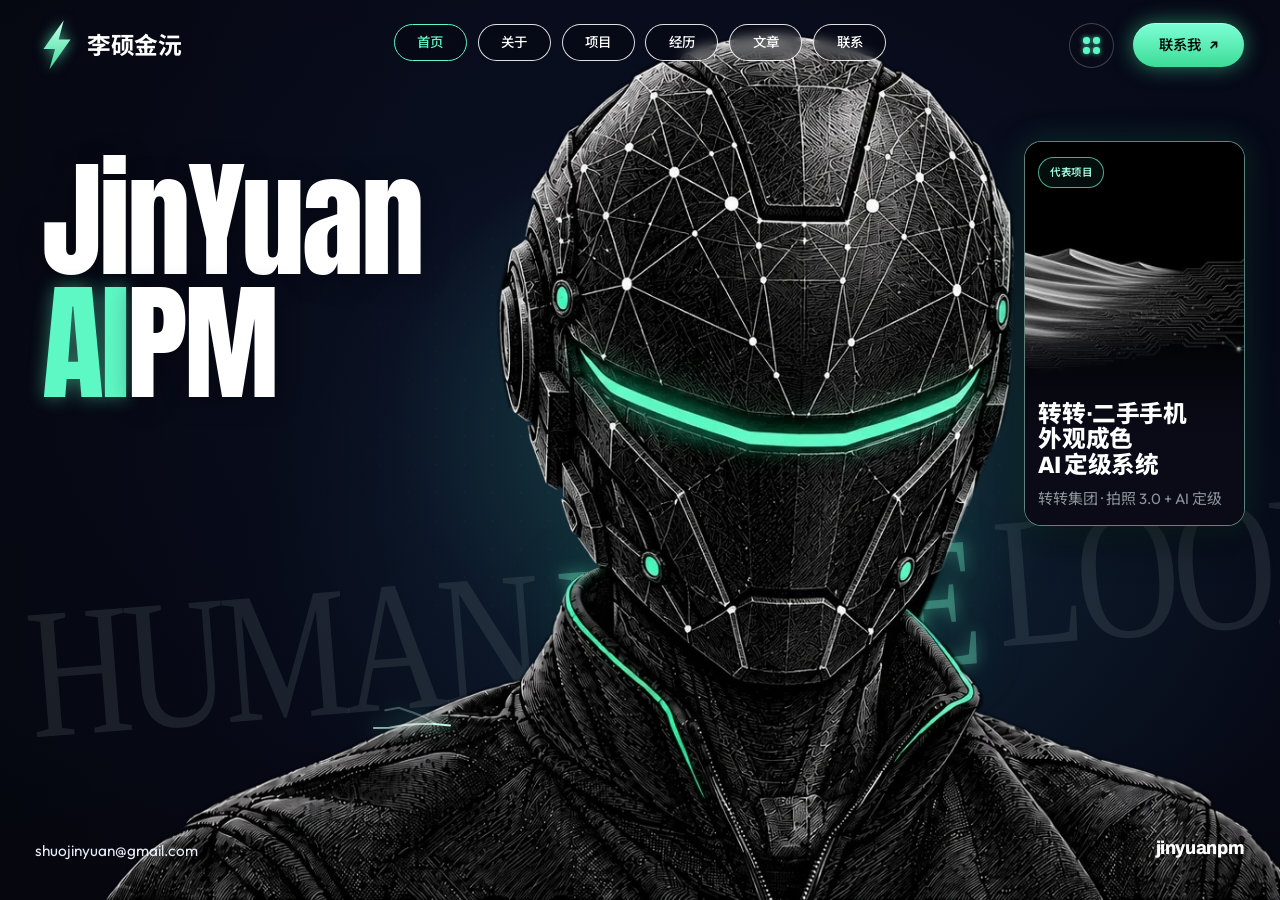
==== index.html @ 1d43caf1 "Hero: remove baked black shadow wedge from helmet cutout (front v=8), huge toned-down HUMAN IN THE L" ====
<!doctype html>
<html lang="zh-Hans">
<head>
<meta charset="utf-8">
<meta name="viewport" content="width=device-width, initial-scale=1">
<title>JINYUAN｜AI 产品与智能体验</title>
<meta name="description" content="李硕金沅（JINYUAN）｜AI 产品经理。专注于人工智能产品、用户体验与商业化创新，关注 AI 产品设计、智能体、生成式 AI、用户需求与技术落地。">
<meta name="theme-color" content="#05060d">
<meta name="color-scheme" content="dark">
<meta property="og:type" content="website">
<meta property="og:site_name" content="JINYUAN｜AI 产品与智能体验">
<meta property="og:title" content="JINYUAN｜AI 产品与智能体验">
<meta property="og:description" content="李硕金沅（JINYUAN）｜AI 产品经理。专注于人工智能产品、用户体验与商业化创新，关注 AI 产品设计、智能体、生成式 AI、用户需求与技术落地。">
<meta property="og:locale" content="zh_CN">
<!-- For a real deployment make og:image / og:url absolute, e.g. https://your-domain.com/assets/og.jpg -->
<meta property="og:image" content="assets/og.jpg?v=3">
<meta name="twitter:card" content="summary_large_image">
<link rel="icon" href="data:image/svg+xml,%3Csvg xmlns='http://www.w3.org/2000/svg' viewBox='0 0 28 28'%3E%3Crect width='28' height='28' fill='%23000'/%3E%3Crect x='3' y='3' width='10' height='10' fill='%23fff'/%3E%3Cpath d='M15 13V3a10 10 0 0 1 10 10z' fill='none' stroke='%23fff' stroke-width='1.6'/%3E%3Crect x='3.8' y='15.8' width='8.4' height='8.4' fill='none' stroke='%23fff' stroke-width='1.6'/%3E%3Cpath d='M15 25V15h10z' fill='%237fa38f'/%3E%3C/svg%3E">
<link rel="stylesheet" href="css/style.css?v=18">
<script>document.documentElement.classList.add('js')</script>
<link rel="preconnect" href="https://fonts.googleapis.com">
<link rel="preconnect" href="https://fonts.gstatic.com" crossorigin>
<link rel="stylesheet" href="https://fonts.googleapis.com/css2?family=Anton&family=Archivo:wdth,wght@62..125,500..900&family=Outfit:wght@400;500;600;700&family=Permanent+Marker&family=Noto+Sans+SC:wght@500;700;900&display=swap">
<link rel="stylesheet" href="css/reveal.css?v=12">
<link rel="preload" as="image" type="image/webp" href="assets/hero/front.webp?v=8">
<link rel="preload" as="image" type="image/webp" href="assets/hero/back.webp?v=8">
<script type="application/ld+json">{"@context": "https://schema.org", "@type": "Person", "name": "李硕金沅", "alternateName": "JINYUAN", "jobTitle": "AI 产品经理", "description": "李硕金沅（JINYUAN）｜AI 产品经理。专注于人工智能产品、用户体验与商业化创新，关注 AI 产品设计、智能体、生成式 AI、用户需求与技术落地。", "inLanguage": "zh-Hans", "knowsAbout": ["AI 产品管理", "生成式 AI", "AI Agent", "用户体验"], "sameAs": ["https://github.com/Uashodauw"]}</script>
</head>
<body id="top" class="home-reveal">
<a class="skip" href="#main">跳到主要内容</a>
<header class="site-header">
 <div class="wrap"><div class="nav-inner">
  <a class="logo" href="index.html" aria-label="JINYUAN 首页"><svg viewBox="0 0 28 28" fill="none" aria-hidden="true" focusable="false"><rect x="2" y="2" width="11" height="11" fill="currentColor"/><path d="M15 13V2a11 11 0 0 1 11 11z" stroke="currentColor" stroke-width="1.6"/><rect x="2.8" y="15.8" width="9.4" height="9.4" stroke="currentColor" stroke-width="1.6"/><path d="M15 26V15h11z" fill="currentColor"/></svg><span class="wm">JINYUAN</span></a>
  <nav aria-label="主导航"><ul class="nav-links" id="nav-links"><li><a href="index.html" aria-current="page">首页</a></li><li><a href="about.html">关于</a></li><li><a href="projects.html">项目</a></li><li><a href="experience.html">经历</a></li><li><a href="articles.html">文章</a></li><li><a href="tools.html">工具</a></li><li><a href="contact.html">联系</a></li></ul></nav>
  <button class="nav-toggle" type="button" aria-expanded="false" aria-controls="nav-links" aria-label="打开菜单"><span></span></button>
 </div></div>
 <div class="progress" aria-hidden="true"></div>
</header>
<main id="main">
<!-- ===== HERO (draw to reveal) ===== -->
<section class="rv-hero" id="hero" aria-label="李硕金沅 — 划动揭开">
 <div class="rv-bg" aria-hidden="true"></div>
 <div class="rv-shade" aria-hidden="true"></div>
 <div class="rv-bigtag" aria-hidden="true"><span class="w1">HUMAN</span> <span class="glow">IN THE</span> <span class="w-on">LOOP</span></div>
 <div class="rv-tag" aria-hidden="true"><span>HUMAN</span> <span class="glow">IN THE</span> <span class="w-on">LOOP</span></div>
 <canvas id="rv-front" role="img" aria-label="戴着头盔的李硕金沅；划动即可揭开头盔下的真人照片"></canvas>
 <canvas id="rv-sparks" aria-hidden="true"></canvas>
 <div class="rv-header rise">
  <a class="rv-logo" href="index.html" aria-label="李硕金沅 首页"><svg viewBox="0 0 26 40" aria-hidden="true" focusable="false"><defs><linearGradient id="rv-bolt" x1="0" y1="0" x2="0" y2="1"><stop offset="0" stop-color="#c6ffec"/><stop offset="1" stop-color="#3ddc97"/></linearGradient></defs><path d="M18.5 0 2 23.2h9.4L6.8 40 24 15.6h-9.6L18.5 0Z" fill="url(#rv-bolt)"/></svg><span>李硕金沅</span></a>
  <nav class="rv-nav" aria-label="首屏导航"><a href="index.html" aria-current="page">首页</a><a href="about.html">关于</a><a href="projects.html">项目</a><a href="experience.html">经历</a><a href="articles.html">文章</a><a href="contact.html">联系</a></nav>
  <div class="rv-actions">
   <button class="rv-menu-btn" type="button" aria-label="打开菜单" aria-controls="rv-menu" aria-expanded="false"><i aria-hidden="true"><b></b><b></b><b></b><b></b></i></button>
   <a class="rv-cta" href="contact.html"><span>联系我</span><span class="lbl-long" aria-hidden="true">↗</span></a>
  </div>
 </div>
 <div class="rv-copy">
  <h1 class="rv-h1 rise" id="hero-title" aria-label="JinYuan AIPM — 李硕金沅 · AI 产品经理"><span class="l1" aria-hidden="true">JinYuan</span><span class="l2" aria-hidden="true"><b>AI</b>PM</span></h1>
 </div>
 <a class="rv-card rise" href="project-ai-grading.html">
  <img src="assets/cover-dunes-wide.jpg" srcset="assets/cover-dunes-wide-sm.jpg 480w, assets/cover-dunes-wide.jpg 960w" sizes="(max-width:820px) 36vw, 18vw" alt="" width="960" height="540" decoding="async">
  <span class="rv-badge">代表项目</span>
  <div class="rv-card-body"><h3 class="h-zz"><span class="nb">转转·二手手机</span><span class="nb">外观成色</span> <span class="nb">AI 定级系统</span></h3><p>转转集团 · 拍照 3.0 + AI 定级</p></div>
 </a>
 <p class="rv-foot-l rise">shuojinyuan@gmail.com</p>
 <p class="rv-foot-r rise">jinyuanpm</p>
 <div class="rv-loader" aria-hidden="true"><i></i></div>
</section>

</main>
<div class="rv-menu" id="rv-menu" aria-hidden="true" role="dialog" aria-label="菜单">
 <button class="rv-menu-close" type="button" aria-label="关闭菜单">✕</button>
 <a href="index.html" aria-current="page">首页</a><a href="about.html">关于</a><a href="projects.html">项目</a><a href="experience.html">经历</a><a href="articles.html">文章</a><a href="contact.html">联系</a>
</div>
<script src="js/main.js?v=8" defer></script>
<script src="js/router.js?v=2" defer></script>
<script src="js/cursor.js?v=1" defer></script>
<script src="js/reveal-hero.js?v=10" defer></script>
</body>
</html>
---- css/style.css ----
/* JINYUAN — NOX Grid inspired: black, etched engravings, dashed hairlines */
:root{
  --bg:#000;
  --fg:#f1f1ee;
  --muted:#b4b4b0;      /* 10:1 on #000 */
  --dim:#8f8f8b;        /* 6:1 on #000 */
  --accent:#7fa38f;     /* 7.6:1 on #000 */
  --line:rgba(255,255,255,.18);
  --guide:rgba(255,255,255,.14);
  --err:#ff9d8a;
  --sans:"Inter",-apple-system,BlinkMacSystemFont,"Segoe UI","PingFang SC","Hiragino Sans GB","Noto Sans SC","Noto Sans CJK SC","Microsoft YaHei",system-ui,sans-serif;
  --serif:"Source Serif 4","Source Serif Pro","Noto Serif SC","Noto Serif CJK SC","Songti SC","STSong",Georgia,serif;
  --mono:ui-monospace,SFMono-Regular,"SF Mono",Menlo,Consolas,"Liberation Mono",monospace;
  --hdr:64px;
  --wrap:1280px;
}
*,*::before,*::after{box-sizing:border-box}
html{scroll-behavior:smooth;-webkit-text-size-adjust:100%;background:#000}
body{margin:0;background:var(--bg);color:var(--fg);font-family:var(--sans);font-size:16px;line-height:1.7;-webkit-font-smoothing:antialiased;overflow-x:hidden;position:relative}
img,svg,picture{display:block;max-width:100%}
img{height:auto}
a{color:inherit;text-decoration:none}
p{margin:0 0 1em}
h1,h2,h3,h4{margin:0;font-weight:600;line-height:1.2;letter-spacing:-.01em}
ul,ol{margin:0;padding:0;list-style:none}
button,input,textarea{font:inherit;color:inherit}
::selection{background:var(--accent);color:#000}
:focus-visible{outline:2px solid var(--accent);outline-offset:3px;border-radius:1px}
.skip{position:absolute;left:12px;top:-60px;background:#fff;color:#000;padding:10px 16px;z-index:200;font-weight:600}
.skip:focus{top:12px}
.sr{position:absolute;width:1px;height:1px;overflow:hidden;clip:rect(0 0 0 0);white-space:nowrap}

/* ---------- grid guides ---------- */
.guides{position:fixed;inset:0;pointer-events:none;z-index:0}
.guides>div{position:relative;height:100%;width:min(var(--wrap),100%);margin:0 auto;display:grid;grid-template-columns:repeat(4,1fr)}
.guides span{border-left:1px dashed var(--guide)}
.guides span:last-child{border-right:1px dashed var(--guide)}
.wrap{width:min(var(--wrap),100%);margin:0 auto;position:relative;z-index:1}
main,.site-footer{position:relative;z-index:1}
.grid4{display:grid;grid-template-columns:repeat(4,1fr)}
.cell{padding:0 clamp(20px,2.4vw,36px)}

/* ---------- labels ---------- */
.label{font-family:var(--mono);font-size:12px;letter-spacing:.14em;text-transform:uppercase;color:var(--dim);margin:0 0 18px;display:flex;gap:10px;align-items:center}
.label b{color:var(--accent);font-weight:500}
.label::before{content:"";width:6px;height:6px;background:var(--accent);display:inline-block}
.lead{font-size:clamp(18px,1.6vw,22px);color:var(--fg);line-height:1.75}
.muted{color:var(--muted)}
.mono{font-family:var(--mono)}

/* ---------- header ---------- */
.site-header{position:sticky;top:0;z-index:100;background:rgba(0,0,0,.88);-webkit-backdrop-filter:blur(10px);backdrop-filter:blur(10px);border-bottom:1px solid var(--line)}
.nav-inner{height:var(--hdr);display:flex;align-items:center;justify-content:space-between;padding:0 clamp(20px,2.4vw,36px)}
.logo{display:inline-flex;align-items:center;gap:12px;font-weight:600}
.logo svg{width:26px;height:26px;color:var(--fg)}
.logo .wm{font-size:15px;letter-spacing:.28em;font-weight:600}
.logo:hover svg,.logo:focus-visible svg{color:var(--accent)}
.nav-links{display:flex;gap:4px;align-items:center}
.nav-links a{display:block;padding:8px 14px;font-size:14px;color:var(--muted);position:relative;transition:color .2s}
.nav-links a::after{content:"";position:absolute;left:14px;right:14px;bottom:2px;border-bottom:1px solid var(--accent);transform:scaleX(0);transform-origin:left;transition:transform .25s}
.nav-links a:hover,.nav-links a[aria-current]{color:var(--fg)}
.nav-links a:hover::after,.nav-links a[aria-current]::after{transform:scaleX(1)}
.nav-toggle{display:none;background:none;border:1px solid var(--line);width:44px;height:44px;cursor:pointer;align-items:center;justify-content:center;border-radius:1px}
.nav-toggle:hover{border-color:var(--accent)}
.nav-toggle span,.nav-toggle span::before,.nav-toggle span::after{display:block;width:18px;height:1.5px;background:var(--fg);position:relative;transition:transform .2s,background .2s}
.nav-toggle span::before,.nav-toggle span::after{content:"";position:absolute;left:0}
.nav-toggle span::before{top:-6px}.nav-toggle span::after{top:6px}
.nav-toggle[aria-expanded=true] span{background:transparent}
.nav-toggle[aria-expanded=true] span::before{transform:translateY(6px) rotate(45deg)}
.nav-toggle[aria-expanded=true] span::after{transform:translateY(-6px) rotate(-45deg)}
.progress{position:absolute;left:0;bottom:-1px;height:2px;width:0;background:var(--accent);z-index:2}

/* ---------- buttons ---------- */
.btn{display:inline-flex;align-items:center;gap:10px;min-height:48px;padding:0 24px;border:1px solid var(--fg);background:transparent;color:var(--fg);font-size:15px;font-weight:500;cursor:pointer;border-radius:1px;transition:background .2s,color .2s,border-color .2s,transform .1s}
.btn:active{transform:translateY(1px)}
.btn-primary{background:var(--fg);color:#000}
.btn-primary:hover{background:var(--accent);border-color:var(--accent)}
.btn-ghost{border-color:rgba(255,255,255,.4)}
.btn-ghost:hover{border-color:var(--accent);color:var(--accent)}
.btn .arr{transition:transform .2s}
.btn:hover .arr{transform:translateX(4px)}
.btn-sm{min-height:36px;padding:0 14px;font-size:13px}
.link-arrow{display:inline-flex;gap:8px;align-items:center;border-bottom:1px solid var(--line);padding-bottom:2px;color:var(--fg);transition:color .2s,border-color .2s}
.link-arrow:hover{color:var(--accent);border-color:var(--accent)}

/* ---------- hero ---------- */
.hero{position:relative;overflow:hidden;min-height:min(86vh,800px);display:flex;align-items:stretch}
.hero .wrap{display:flex;flex-direction:column;min-height:inherit}
.hero-art{position:absolute;right:0;top:0;bottom:84px;width:74%;z-index:0;pointer-events:none}
.hero-art img{width:100%;height:100%;object-fit:cover;object-position:60% 50%}
.feather{-webkit-mask-image:linear-gradient(to right,transparent 0,#000 38%,#000 86%,transparent 100%),linear-gradient(to bottom,transparent 0,#000 14%,#000 84%,transparent 100%);-webkit-mask-composite:source-in;mask-image:linear-gradient(to right,transparent 0,#000 38%,#000 86%,transparent 100%),linear-gradient(to bottom,transparent 0,#000 14%,#000 84%,transparent 100%);mask-composite:intersect}
.feather-soft{-webkit-mask-image:linear-gradient(to right,transparent 0,#000 10%,#000 90%,transparent 100%),linear-gradient(to bottom,transparent 0,#000 10%,#000 90%,transparent 100%);-webkit-mask-composite:source-in;mask-image:linear-gradient(to right,transparent 0,#000 10%,#000 90%,transparent 100%),linear-gradient(to bottom,transparent 0,#000 10%,#000 90%,transparent 100%);mask-composite:intersect}
.hero-copy{position:relative;z-index:2;flex:1;display:flex;flex-direction:column;justify-content:center;padding:clamp(56px,8vw,112px) clamp(20px,2.4vw,36px) 48px;max-width:760px}
.hero h1{font-size:clamp(60px,10vw,136px);font-weight:700;letter-spacing:-.03em;line-height:1;margin-bottom:20px}
.hero .role{font-size:clamp(20px,2.2vw,28px);font-weight:500;margin-bottom:28px;color:var(--fg);display:flex;align-items:center;gap:14px}
.hero .role::before{content:"";width:40px;border-top:1px solid var(--accent)}
.hero .tag{font-size:clamp(18px,1.7vw,22px);max-width:30em;margin-bottom:12px;text-shadow:0 0 18px #000,0 0 6px #000}
.hero .sub{color:var(--muted);max-width:32em;margin-bottom:36px;text-shadow:0 0 14px #000,0 0 6px #000}
.hero-actions{display:flex;flex-wrap:wrap;gap:14px}
.hero-meta{position:relative;z-index:2;border-top:1px solid var(--line);height:84px}
.hero-meta .cell{display:flex;flex-direction:column;justify-content:center;height:84px;font-size:14px}
.hero-meta .k{font-family:var(--mono);font-size:11px;letter-spacing:.14em;text-transform:uppercase;color:var(--dim)}

/* ---------- sections ---------- */
.sec{border-top:1px solid var(--line);padding:clamp(64px,8vw,120px) 0;scroll-margin-top:var(--hdr)}
.sec-head{display:grid;grid-template-columns:repeat(4,1fr);margin-bottom:clamp(40px,5vw,72px)}
.sec-head .cell:first-child{grid-column:1/3}
.sec-head h2{font-size:clamp(34px,4.4vw,60px);letter-spacing:-.025em}
.sec-head p.note{grid-column:3/5;color:var(--muted);align-self:end;margin:0}
.eyebrow-note{display:inline-block;font-family:var(--mono);font-size:12px;letter-spacing:.06em;color:var(--accent);border:1px dashed rgba(127,163,143,.55);padding:4px 10px;margin:0}

/* about */
.about-grid{display:grid;grid-template-columns:repeat(4,1fr);row-gap:48px}
.about-text{grid-column:1/3}
.about-text .lead{margin-bottom:28px}
.about-fig{grid-column:3/5;position:relative}
.about-fig img{width:100%;max-width:520px;margin-left:auto}
.facts{grid-column:1/5;display:grid;grid-template-columns:repeat(4,1fr);border-top:1px solid var(--line);border-bottom:1px solid var(--line)}
.facts>div{padding:24px clamp(20px,2.4vw,36px)}
.facts dt{font-family:var(--mono);font-size:11px;letter-spacing:.14em;text-transform:uppercase;color:var(--dim);margin-bottom:6px}
.facts dd{margin:0;font-size:18px;font-weight:500}
.skills{grid-column:1/5;display:grid;grid-template-columns:repeat(3,1fr)}
.skills li{padding:22px clamp(20px,2.4vw,36px);border-bottom:1px solid var(--line);display:flex;gap:16px;align-items:baseline;transition:background .2s}
.skills li:hover{background:#0b0b0b}
.skills .n{font-family:var(--mono);font-size:12px;color:var(--accent)}
.philosophy{grid-column:1/5;padding:clamp(24px,3vw,40px) clamp(20px,2.4vw,36px) 0}
.philosophy blockquote{margin:0;font-family:var(--serif);font-size:clamp(24px,3.2vw,44px);line-height:1.45;letter-spacing:-.01em;max-width:22em;border-left:2px solid var(--accent);padding-left:clamp(16px,2vw,28px)}
.philosophy .label{margin-bottom:20px}

/* projects */
.projects{display:grid;grid-template-columns:repeat(2,1fr);gap:0}
.project{border:1px solid var(--line);margin:-1px 0 0 -1px;padding:0;display:flex;flex-direction:column;transition:border-color .25s,background .25s;background:#000}
.project:hover{border-color:rgba(127,163,143,.7);background:#050505}
.project .thumb{aspect-ratio:16/8;overflow:hidden;border-bottom:1px solid var(--line)}
.project .thumb img{width:100%;height:100%;object-fit:cover;filter:grayscale(1);transition:transform .8s ease}
.project:hover .thumb img{transform:scale(1.03)}
.project-body{padding:clamp(20px,2.4vw,32px)}
.project h3{font-size:24px;margin-bottom:6px;display:flex;gap:10px;align-items:baseline;flex-wrap:wrap}
.project h3 small{font-family:var(--mono);font-size:11px;font-weight:400;color:var(--accent);letter-spacing:.08em;border:1px dashed rgba(127,163,143,.55);padding:2px 8px}
.project dl{margin:20px 0 0;display:grid;grid-template-columns:7.5em 1fr;gap:0}
.project dt,.project dd{padding:10px 0;border-top:1px solid var(--line);margin:0;font-size:14.5px}
.project dt{font-family:var(--mono);font-size:11.5px;letter-spacing:.06em;color:var(--dim);padding-right:12px;line-height:2}
.project dd{color:var(--muted)}
.chips-inline{display:flex;flex-wrap:wrap;gap:6px}
.pill{font-family:var(--mono);font-size:12px;border:1px solid var(--line);padding:1px 8px;color:var(--muted);border-radius:1px;line-height:1.7}

/* article cards */
.cards3{display:grid;grid-template-columns:repeat(3,1fr)}
.acard{display:flex;flex-direction:column;border-left:1px solid var(--line);padding:0 clamp(20px,2.4vw,32px) 8px;transition:background .25s}
.acard:first-child{border-left:0}
.acard .cover{aspect-ratio:16/9;overflow:hidden;margin-bottom:22px;background:#000}
.acard .cover img{width:100%;height:100%;object-fit:cover;transition:transform .8s ease}
.acard:hover .cover img{transform:scale(1.04)}
.acard h3{font-size:20px;line-height:1.45;margin:10px 0 12px;font-weight:600}
.acard h3 a{background:linear-gradient(currentColor,currentColor) 0 100%/0 1px no-repeat;transition:background-size .3s,color .2s}
.acard:hover h3 a,.acard h3 a:focus-visible{background-size:100% 1px;color:#fff}
.acard p{color:var(--muted);font-size:15px}
.meta{font-family:var(--mono);font-size:12px;letter-spacing:.05em;color:var(--dim);display:flex;flex-wrap:wrap;gap:6px 14px}
.meta .cat{color:var(--accent)}
.more{margin-top:auto;padding-top:8px}
.sec-foot{margin-top:48px;padding:0 clamp(20px,2.4vw,36px)}

/* opinions */
.op-grid{display:grid;grid-template-columns:repeat(4,1fr)}
.op-side{grid-column:1/2;padding:0 clamp(20px,2.4vw,36px)}
.op-side figure{margin:32px 0 0}
.op-side img{width:100%;aspect-ratio:4/5;object-fit:cover}
.op-list{grid-column:2/5;border-top:1px solid var(--line)}
.op{display:grid;grid-template-columns:90px 1fr;gap:12px;padding:clamp(28px,3.2vw,48px) clamp(20px,2.4vw,36px);border-bottom:1px solid var(--line);transition:background .25s}
.op:hover{background:#080808}
.op .no{font-family:var(--mono);color:var(--accent);font-size:14px;padding-top:.7em}
.op p{margin:0;font-size:clamp(22px,2.7vw,36px);line-height:1.4;letter-spacing:-.01em;font-weight:500;max-width:20em}
.op-list .op:first-child{border-top:0}

/* timeline */
.timeline{grid-column:2/5;position:relative;margin-left:0}
.tl-wrap{display:grid;grid-template-columns:repeat(4,1fr)}
.tl-item{position:relative;padding:0 0 44px 40px;border-left:1px solid rgba(255,255,255,.3);margin-left:6px}
.tl-item:last-child{padding-bottom:0}
.tl-item::before{content:"";position:absolute;left:-6px;top:6px;width:11px;height:11px;background:#000;border:1px solid var(--accent);transform:rotate(45deg)}
.tl-item:first-child::before{background:var(--accent)}
.tl-date{font-family:var(--mono);font-size:13px;color:var(--accent);margin-bottom:6px}
.tl-item h3{font-size:22px;margin-bottom:12px}
.tl-item h3 span{color:var(--muted);font-weight:400}
.tl-item dl{display:grid;grid-template-columns:6em 1fr;margin:0;max-width:620px}
.tl-item dt,.tl-item dd{margin:0;padding:8px 0;border-top:1px solid var(--line);font-size:15px}
.tl-item dt{font-family:var(--mono);font-size:12px;color:var(--dim);line-height:2}
.tl-item dd{color:var(--muted)}
.side-note{grid-column:1/2;padding:0 clamp(20px,2.4vw,36px);color:var(--muted);font-size:14px}

/* contact */
.contact-grid{display:grid;grid-template-columns:repeat(4,1fr)}
.contact-info{grid-column:1/3;padding:0 clamp(20px,2.4vw,36px)}
.contact-info .lead{margin-bottom:32px;max-width:24em}
.clist{border-top:1px solid var(--line)}
.clist li{display:grid;grid-template-columns:7em 1fr auto;gap:12px;padding:16px 0;border-bottom:1px solid var(--line);align-items:center}
.clist .k{font-family:var(--mono);font-size:12px;letter-spacing:.1em;color:var(--dim);text-transform:uppercase}
.clist a.v,.clist .v{word-break:break-all}
.clist a.v{border-bottom:1px solid transparent;transition:color .2s,border-color .2s;justify-self:start}
.clist a.v:hover{color:var(--accent);border-color:var(--accent)}
.copy{background:none;border:1px solid var(--line);color:var(--muted);font-size:12px;padding:4px 10px;cursor:pointer;border-radius:1px;font-family:var(--mono);transition:color .2s,border-color .2s}
.copy:hover{color:var(--accent);border-color:var(--accent)}
.copy:active{transform:translateY(1px)}
.warn-note{font-size:13px;color:var(--dim);margin-top:14px}
.contact-form{grid-column:3/5;padding:0 clamp(20px,2.4vw,36px)}
.field{margin-bottom:22px}
.field label{display:block;font-family:var(--mono);font-size:12px;letter-spacing:.1em;color:var(--muted);margin-bottom:8px}
.field label i{color:var(--accent);font-style:normal}
.field input,.field textarea{width:100%;background:#000;border:1px solid rgba(255,255,255,.3);border-radius:1px;padding:12px 14px;font-size:16px;line-height:1.6;transition:border-color .2s,background .2s}
.field textarea{min-height:150px;resize:vertical}
.field input:hover,.field textarea:hover{border-color:rgba(255,255,255,.6)}
.field input:focus,.field textarea:focus{outline:none;border-color:var(--accent);background:#060806;box-shadow:0 0 0 1px var(--accent)}
.field [aria-invalid=true]{border-color:var(--err)}
.err{color:var(--err);font-size:14px;margin:6px 0 0;min-height:0}
.err:empty{display:none}
.form-status{margin-top:18px;padding:14px 16px;border:1px dashed rgba(127,163,143,.6);color:var(--fg);font-size:15px}
.form-status[hidden]{display:none}
.form-status a{color:var(--accent);border-bottom:1px solid var(--accent)}
.form-hint{font-size:13px;color:var(--dim);margin-top:14px}

/* page head (inner pages) */
.page-head{padding:clamp(56px,7vw,104px) 0 clamp(36px,4vw,56px);border-bottom:1px solid var(--line)}
.page-head h1{font-size:clamp(40px,6vw,84px);letter-spacing:-.03em;margin-bottom:16px}
.page-head p.lead{max-width:34em;color:var(--muted)}

/* articles list */
.toolbar{display:grid;grid-template-columns:repeat(4,1fr);padding:28px 0;border-bottom:1px solid var(--line);row-gap:20px}
.search{grid-column:1/2;padding:0 clamp(20px,2.4vw,36px);position:relative}
.search input{width:100%;background:#000;border:1px solid rgba(255,255,255,.3);border-radius:1px;padding:10px 14px;font-size:15px;transition:border-color .2s}
.search input:hover{border-color:rgba(255,255,255,.6)}
.search input:focus{outline:none;border-color:var(--accent);box-shadow:0 0 0 1px var(--accent)}
.chips{grid-column:2/5;padding:0 clamp(20px,2.4vw,36px);display:flex;flex-wrap:wrap;gap:8px}
.chip{background:none;border:1px solid var(--line);color:var(--muted);padding:6px 14px;font-size:14px;cursor:pointer;border-radius:1px;transition:color .2s,border-color .2s,background .2s}
.chip:hover{color:var(--fg);border-color:rgba(255,255,255,.55)}
.chip:active{transform:translateY(1px)}
.chip[aria-pressed=true]{background:var(--fg);color:#000;border-color:var(--fg)}
.chip .c{font-family:var(--mono);font-size:11px;opacity:.7;margin-left:6px}
.result-info{padding:16px clamp(20px,2.4vw,36px);font-family:var(--mono);font-size:12px;color:var(--dim);letter-spacing:.06em}
.alist>li{border-bottom:1px solid var(--line)}
.aitem{display:grid;grid-template-columns:repeat(4,1fr);padding:clamp(24px,3vw,40px) 0;transition:background .25s}
.aitem:hover{background:#070707}
.aitem .thumb{display:block;grid-column:1/2;padding:0 clamp(20px,2.4vw,36px)}
.aitem .thumb div{aspect-ratio:16/10;overflow:hidden}
.aitem .thumb img{width:100%;height:100%;object-fit:cover;transition:transform .8s}
.aitem:hover .thumb img{transform:scale(1.05)}
.aitem .body{grid-column:2/5;padding:0 clamp(20px,2.4vw,36px)}
.aitem h2{font-size:clamp(22px,2.4vw,30px);line-height:1.4;margin:10px 0 12px}
.aitem h2 a:hover{color:var(--accent)}
.aitem p{color:var(--muted);max-width:42em}
.aitem .foot{display:flex;flex-wrap:wrap;gap:10px 16px;align-items:center;justify-content:space-between;margin-top:16px}
.tags{display:flex;flex-wrap:wrap;gap:6px}
.empty{padding:64px clamp(20px,2.4vw,36px);color:var(--muted);text-align:left}
.empty[hidden]{display:none}
.alist li[hidden]{display:none}

/* ---------- article detail ---------- */
.art-head{padding:clamp(48px,6vw,88px) 0 40px}
.art-head .hd{max-width:900px;padding:0 clamp(20px,2.4vw,36px)}
.art-head h1{font-size:clamp(30px,4.4vw,56px);line-height:1.25;letter-spacing:-.02em;margin:14px 0 20px}
.art-head .excerpt{color:var(--muted);font-size:clamp(17px,1.5vw,20px);max-width:36em}
#article-root{position:relative}
#article-root>.wrap,#article-root>.art-head,#article-root>.art-end{position:relative;z-index:1}
/* decorative cover: faint etching on the right, feathered into the black, never above text */
.art-bg{position:absolute;top:0;right:0;width:min(60vw,820px);height:clamp(560px,62vw,860px);z-index:0;pointer-events:none;user-select:none;overflow:hidden;opacity:.16;mix-blend-mode:lighten;
  -webkit-mask-image:linear-gradient(to right,transparent 0,rgba(0,0,0,.45) 32%,#000 62%),linear-gradient(to bottom,transparent 0,#000 12%,#000 46%,transparent 94%);-webkit-mask-composite:source-in;
  mask-image:linear-gradient(to right,transparent 0,rgba(0,0,0,.45) 32%,#000 62%),linear-gradient(to bottom,transparent 0,#000 12%,#000 46%,transparent 94%);mask-composite:intersect}
.art-bg picture,.art-bg img{display:block;width:100%;height:100%}
.art-bg img{object-fit:cover;object-position:center;filter:grayscale(1)}
.art-head{padding-bottom:clamp(40px,5vw,72px)}
.art-layout{display:grid;grid-template-columns:25% minmax(0,720px) minmax(200px,1fr);align-items:start}
.toc{grid-column:1/2;position:sticky;top:calc(var(--hdr) + 24px);padding:0 clamp(20px,2.4vw,36px);max-height:calc(100vh - var(--hdr) - 48px);overflow:auto;font-size:14px}
.toc h2{font-family:var(--mono);font-size:11px;letter-spacing:.14em;text-transform:uppercase;color:var(--dim);margin-bottom:14px;font-weight:500}
.toc ol{border-left:1px solid var(--line)}
.toc a{display:block;padding:6px 0 6px 14px;margin-left:-1px;border-left:1px solid transparent;color:var(--muted);line-height:1.5;transition:color .2s,border-color .2s}
.toc a:hover{color:var(--fg)}
.toc a.active{color:var(--fg);border-left-color:var(--accent)}
.toc li.l3 a{padding-left:28px;font-size:13px}
.toc-m{display:none}
.prose{grid-column:2/3;min-width:0;font-family:var(--serif);font-size:18px;line-height:1.9;color:#e4e4e0}
.prose>*:first-child{margin-top:0}
.prose p{margin:0 0 1.4em}
.prose h2{font-family:var(--sans);font-size:28px;line-height:1.35;margin:2.2em 0 .8em;color:var(--fg);scroll-margin-top:calc(var(--hdr) + 16px);padding-top:.2em}
.prose h2::before{content:"§";color:var(--accent);margin-right:.5em;font-weight:400}
.prose h3{font-family:var(--sans);font-size:21px;margin:1.8em 0 .6em;color:var(--fg);scroll-margin-top:calc(var(--hdr) + 16px)}
.prose strong{color:#fff;font-weight:700}
.prose a{color:var(--accent);border-bottom:1px solid rgba(127,163,143,.5)}
.prose a:hover{border-color:var(--accent)}
.prose ul,.prose ol{margin:0 0 1.4em;padding-left:1.4em}
.prose ul{list-style:square}.prose ol{list-style:decimal}
.prose li{margin:.35em 0;padding-left:.2em}
.prose li::marker{color:var(--accent)}
.prose ul.check{list-style:none;padding-left:0}
.prose ul.check li{display:flex;gap:.7em;align-items:baseline}
.prose ul.check li::before{content:"□";color:var(--accent);font-family:var(--mono)}
.prose blockquote{margin:2em 0;padding:.2em 0 .2em 1.4em;border-left:2px solid var(--accent);font-size:1.12em;color:#fff;line-height:1.75}
.prose blockquote p:last-child{margin:0}
.prose code{font-family:var(--mono);font-size:.84em;background:#101010;border:1px solid var(--line);padding:.08em .4em;border-radius:1px;color:#e8e8e4}
.code{position:relative;margin:1.8em 0;border:1px dashed rgba(255,255,255,.28);background:#050505;border-radius:1px}
.code-bar{display:flex;justify-content:space-between;align-items:center;padding:6px 8px 6px 14px;border-bottom:1px solid var(--line);font-family:var(--mono);font-size:12px;color:var(--dim);letter-spacing:.08em;text-transform:uppercase}
.code pre{margin:0;padding:16px 18px;overflow-x:auto;font-family:var(--mono);font-size:14px;line-height:1.75;color:#dcdcd8;tab-size:2;white-space:pre}
.code pre code{background:none;border:0;padding:0;font-size:inherit;color:inherit}
.prose figure{margin:2.2em 0}
.prose figure img{width:100%;aspect-ratio:16/9;object-fit:cover}
.prose figcaption{font-family:var(--mono);font-size:12.5px;color:var(--dim);margin-top:10px;letter-spacing:.03em;line-height:1.6}
.prose hr{border:0;border-top:1px solid var(--line);margin:2.4em 0}
.art-aside{grid-column:3/4;position:sticky;top:calc(var(--hdr) + 24px);padding:0 clamp(20px,2.4vw,36px);font-size:14px}
.art-aside h2{font-family:var(--mono);font-size:11px;letter-spacing:.14em;text-transform:uppercase;color:var(--dim);margin-bottom:12px;font-weight:500}
.share{display:flex;flex-direction:column;gap:8px;align-items:flex-start}
.share a,.share button{width:100%;text-align:left;background:none;border:1px solid var(--line);padding:8px 12px;font-size:14px;color:var(--muted);cursor:pointer;border-radius:1px;transition:color .2s,border-color .2s;display:block}
.share a:hover,.share button:hover{color:var(--accent);border-color:var(--accent)}
.share a:active,.share button:active{transform:translateY(1px)}
.art-end{border-top:1px solid var(--line);margin-top:clamp(48px,6vw,88px)}
.sample-note{font-size:13px;color:var(--dim);font-family:var(--mono);padding:20px clamp(20px,2.4vw,36px);border-top:1px solid var(--line)}
.prevnext{display:grid;grid-template-columns:1fr 1fr}
.prevnext a{display:block;padding:28px clamp(20px,2.4vw,36px);transition:background .25s}
.prevnext a+a{border-left:1px solid var(--line);text-align:right}
.prevnext a:hover{background:#080808}
.prevnext a:hover .t{color:var(--accent)}
.prevnext .k{font-family:var(--mono);font-size:11px;letter-spacing:.14em;color:var(--dim);text-transform:uppercase}
.prevnext .t{display:block;font-size:18px;font-weight:500;margin-top:6px;transition:color .2s;line-height:1.5}
.prevnext .none{padding:28px clamp(20px,2.4vw,36px);color:var(--dim);font-size:14px}
.prevnext .none+a{border-left:1px solid var(--line)}
.related-h{padding:48px clamp(20px,2.4vw,36px) 28px;border-top:1px solid var(--line)}
.related-h h2{font-size:28px}
.nf{padding:120px clamp(20px,2.4vw,36px);text-align:left}
.nf h1{font-size:clamp(40px,6vw,80px);margin-bottom:16px}

/* ---------- footer ---------- */
.site-footer{border-top:1px solid var(--line);margin-top:0;overflow:hidden}
.foot-cols{display:grid;grid-template-columns:repeat(4,1fr);border-bottom:1px solid var(--line)}
.fcol{padding:56px clamp(20px,2.4vw,36px) 48px;border-left:1px solid var(--line)}
.fcol:last-child{border-right:1px solid var(--line)}
.fcol:first-child{text-align:center}
.fcol:not(:first-child){text-align:center}
.fcol h2{font-size:16px;font-weight:600;margin-bottom:18px}
.fcol li{margin:0 0 8px}
.fcol a{color:var(--muted);font-size:14.5px;transition:color .2s;display:inline-block;padding:2px 0}
.fcol a:hover{color:var(--accent)}
.fcol .logo{justify-content:center;margin-bottom:16px}
.fcol .logo svg{width:30px;height:30px}
.fcol .logo .wm{font-size:20px;letter-spacing:.22em}
.fcol .name{font-weight:600;font-size:16px;margin:0 0 2px}
.fcol .tagline{color:var(--muted);font-size:14.5px;margin:0 0 20px}
.fcol .copy-r{color:var(--dim);font-size:13px;margin:0;line-height:1.7}
.foot-art{position:relative;height:clamp(300px,36vw,520px);display:flex;align-items:flex-end}
.foot-art picture,.foot-art img{height:100%;width:auto;max-width:none;display:block}
.foot-art img{object-fit:contain;object-position:left bottom;-webkit-mask-image:linear-gradient(to right,#000 0,#000 78%,transparent 100%),linear-gradient(to bottom,transparent 0,#000 22%);-webkit-mask-composite:source-in;mask-image:linear-gradient(to right,#000 0,#000 78%,transparent 100%),linear-gradient(to bottom,transparent 0,#000 22%);mask-composite:intersect}
.foot-bar{position:absolute;right:clamp(20px,2.4vw,36px);bottom:28px;display:flex;gap:20px;align-items:center;font-family:var(--mono);font-size:12px;color:var(--dim);letter-spacing:.06em;text-align:right}
.foot-bar a:hover{color:var(--accent)}
.foot-bar .sep{width:1px;height:12px;border-left:1px solid var(--line)}

/* ---------- reveal ---------- */
.js .reveal{opacity:0;transform:translateY(14px);transition:opacity .8s ease,transform .8s ease}
.js .reveal.in{opacity:1;transform:none}

/* ---------- responsive ---------- */
@media (max-width:1100px){
  .nav-links a{padding:8px 10px;font-size:13.5px}
  .art-layout{grid-template-columns:25% minmax(0,1fr)}
  .art-aside{grid-column:2/3;grid-row:2;position:static;padding-top:40px;padding-right:clamp(20px,2.4vw,36px);max-width:760px}
  .share{flex-direction:row;flex-wrap:wrap}.share a,.share button{width:auto}
  .toc{grid-column:1/2}
}
@media (max-width:900px){
  :root{--hdr:60px}
  .nav-toggle{display:inline-flex}
  .site-header{-webkit-backdrop-filter:none;backdrop-filter:none;background:#000}
  .nav-links{position:fixed;left:0;right:0;top:var(--hdr);bottom:0;background:#000;flex-direction:column;align-items:stretch;gap:0;padding:12px 20px 40px;transform:translateY(-8px);opacity:0;visibility:hidden;transition:opacity .2s,transform .2s,visibility .2s;overflow:auto}
  .nav-links.open{opacity:1;transform:none;visibility:visible}
  .nav-links a{font-size:20px;padding:18px 4px;border-bottom:1px solid var(--line);color:var(--fg)}
  .nav-links a::after{display:none}
  .nav-links a[aria-current]{color:var(--accent)}
  .guides>div{grid-template-columns:1fr}
  .guides span:nth-child(n+2){display:none}
  .guides span:first-child{border-left:1px dashed var(--guide);border-right:1px dashed var(--guide);margin:0 10px}
  .hero{display:flex;flex-direction:column;min-height:0}
  .hero-art{position:relative;width:100%;height:auto;aspect-ratio:16/10;bottom:auto;margin-top:8px;right:auto}
  .hero .wrap{display:contents}
  .hero-copy{order:1}.hero-art{order:2}.hero-meta{order:3}
  .hero-copy{padding-top:48px;padding-bottom:0}
  .hero-art{-webkit-mask-image:linear-gradient(to bottom,transparent 0,#000 14%,#000 86%,transparent 100%);mask-image:linear-gradient(to bottom,transparent 0,#000 14%,#000 86%,transparent 100%)}
  .hero-art.feather{-webkit-mask-image:linear-gradient(to right,transparent 0,#000 10%,#000 90%,transparent 100%),linear-gradient(to bottom,transparent 0,#000 12%,#000 88%,transparent 100%)}
  .hero-meta{height:auto}
  .hero-meta .grid4{grid-template-columns:repeat(2,1fr)}
  .hero-meta .cell{height:72px;border-top:1px solid var(--line)}
  .hero-meta .cell:nth-child(-n+2){border-top:0}
  .sec-head{display:block}
  .sec-head .cell{padding-bottom:0}
  .sec-head p.note{padding:16px clamp(20px,2.4vw,36px) 0}
  .about-grid,.contact-grid,.op-grid,.tl-wrap,.toolbar,.aitem,.art-layout{display:block}
  .about-fig{padding:36px 0 0}
  .about-fig img{max-width:100%;margin:0}
  .facts{grid-template-columns:repeat(2,1fr);margin-top:40px}
  .facts>div:nth-child(n+3){border-top:1px solid var(--line)}
  .skills{grid-template-columns:repeat(2,1fr)}
  .philosophy{margin-top:0}
  .projects{grid-template-columns:1fr}
  .cards3{grid-template-columns:1fr;row-gap:44px}
  .acard{border-left:0;border-top:0}
  .op-side{padding-bottom:32px}.op-side figure{display:none}
  .timeline{margin-top:0;padding:0 20px 0 26px}.side-note{padding-bottom:28px}
  .contact-form{margin-top:48px}
  .toolbar .search{margin-bottom:18px}
  .aitem .thumb{padding-bottom:20px}
  .aitem .thumb div{aspect-ratio:16/8}
  .art-bg{width:78vw;height:300px;opacity:.1;
    -webkit-mask-image:linear-gradient(to right,transparent 0,#000 60%),linear-gradient(to bottom,#000 0,#000 30%,transparent 100%);
    mask-image:linear-gradient(to right,transparent 0,#000 60%),linear-gradient(to bottom,#000 0,#000 30%,transparent 100%)}
  .art-head{padding-bottom:32px}
  .toc{display:none}
  .toc-m{display:block;margin:0 clamp(20px,2.4vw,36px) 32px;border:1px solid var(--line);font-size:15px}
  .toc-m summary{padding:12px 16px;cursor:pointer;font-family:var(--mono);font-size:12px;letter-spacing:.12em;color:var(--muted)}
  .toc-m ol{padding:0 16px 12px}.toc-m a{display:block;padding:6px 0;color:var(--muted)}
  .toc-m li.l3 a{padding-left:16px;font-size:14px}
  .prose{padding:0 clamp(20px,2.4vw,36px);font-size:17.5px}
  .art-aside{padding:40px clamp(20px,2.4vw,36px) 0}
  .foot-cols{grid-template-columns:repeat(2,1fr)}
  .fcol{padding:40px 20px 32px}
  .fcol:nth-child(odd){border-right:1px solid var(--line)}
  .fcol:nth-child(n+3){border-top:1px solid var(--line)}
  .fcol:first-child{grid-column:auto}
  .foot-art{height:auto;display:block}
  .foot-art picture,.foot-art img{height:auto;width:100%;max-width:100%}
  .foot-art img{max-height:360px;object-fit:contain}
  .foot-bar{position:static;padding:16px 20px 28px;justify-content:space-between;flex-wrap:wrap;text-align:left}
}
@media (max-width:560px){
  .facts dd{font-size:16px}
  .skills{grid-template-columns:1fr}
  .project dl{grid-template-columns:1fr}
  .project dt{border-top:1px solid var(--line);padding-bottom:0}
  .project dd{border-top:0;padding-top:0}
  .tl-item dl{grid-template-columns:1fr}
  .tl-item dt{border-top:1px solid var(--line);padding-bottom:0}.tl-item dd{border-top:0;padding-top:0}
  .tl-item{padding-left:26px}
  .clist li{grid-template-columns:5.5em 1fr;}
  .clist li .copy{grid-column:2;justify-self:start}
  .op{grid-template-columns:1fr}.op .no{padding-top:0}
  .prevnext{grid-template-columns:1fr}
  .prevnext a+a{border-left:0;border-top:1px solid var(--line);text-align:left}
  .prevnext .none+a{border-left:0}
  .hero-actions .btn{flex:1;justify-content:center}
  .foot-art img{max-height:300px}
}
@media (prefers-reduced-motion:reduce){
  html{scroll-behavior:auto}
  *,*::before,*::after{transition-duration:.01ms!important;animation-duration:.01ms!important}
  .js .reveal{opacity:1;transform:none}
}
@media print{.site-header,.guides,.site-footer,.art-aside,.toc,.art-bg{display:none}body{background:#fff;color:#000}.prose{color:#000}}

/* ---------- tighter spacing: about/philosophy, projects bottom, opinions ---------- */
#about{padding-bottom:clamp(40px,4.5vw,64px)}
#about .philosophy{padding-top:clamp(8px,1.2vw,16px)}
#about .about-grid{row-gap:clamp(32px,3.4vw,44px)}
#projects{padding-top:clamp(48px,5.5vw,80px);padding-bottom:clamp(40px,4.5vw,64px)}
#articles{padding-top:clamp(48px,5.5vw,80px)}
#opinions{padding-top:clamp(48px,5.5vw,80px);padding-bottom:clamp(48px,5vw,72px)}
#opinions .sec-head{margin-bottom:clamp(24px,3vw,40px)}
#opinions .op{padding-top:clamp(22px,2.4vw,32px);padding-bottom:clamp(22px,2.4vw,32px)}
#opinions .op-side figure{margin-top:24px}
#experience{padding-top:clamp(48px,5.5vw,80px)}
@media (max-width:900px){
  #opinions .op-side{padding-bottom:20px}
}
/* contact section background */
#contact{background:linear-gradient(rgba(0,0,0,.62),rgba(0,0,0,.62)),url(../assets/footer-art.jpg) center/cover no-repeat}
/* footer art moved to contact background */
.foot-art{height:auto;display:block}
.foot-art picture{display:none}
.foot-bar{position:static;justify-content:flex-end;padding:20px clamp(20px,2.4vw,36px) 28px}
/* hero: face right after title, network to right edge (desktop) */
@media (min-width:901px){.hero-art{left:max(0px,calc(51.25vw - 589px));right:0;width:auto}.hero-art img{object-position:left center}}
@media (min-width:901px) and (max-width:1280px){.hero-art{left:67px}}
@media (min-width:1441px){.hero-art{left:calc(15.8vw - 79px)}}
@media (min-width:901px){.hero-art.anim-on picture{-webkit-mask-image:linear-gradient(to right,#000 0,#000 calc(var(--hx,56%) - 90px),rgba(0,0,0,.45) calc(var(--hx,56%) + 20px),transparent calc(var(--hx,56%) + 170px));mask-image:linear-gradient(to right,#000 0,#000 calc(var(--hx,56%) - 90px),rgba(0,0,0,.45) calc(var(--hx,56%) + 20px),transparent calc(var(--hx,56%) + 170px))}}
@media (min-width:901px){.hero-art.anim-on.head-on picture{-webkit-mask-image:linear-gradient(to right,#000 0,#000 calc(var(--hx) - 4px),transparent calc(var(--hx) + 26px));mask-image:linear-gradient(to right,#000 0,#000 calc(var(--hx) - 4px),transparent calc(var(--hx) + 26px))}}
/* featured project spans full row */
.project.project-featured{grid-column:1/-1}
.project.project-featured .thumb{aspect-ratio:16/5}

/* =====================================================================
   v5 theme — matches the draw-to-reveal hero: navy-black, mint accent,
   pill controls, display headings, rounded glow cards. Content unchanged.
   ===================================================================== */
:root{
  --bg:#05060d;--fg:#ffffff;--muted:#b9bdc9;--dim:#8e94a3;
  --accent:#5ef8c5;--accent-2:#3ddc97;
  --line:rgba(255,255,255,.13);--guide:rgba(255,255,255,.05);
  --card:#0a0b17;--card-line:rgba(170,230,210,.22);--glow:rgba(61,220,151,.14);
  --sans:"Outfit","Noto Sans SC",-apple-system,BlinkMacSystemFont,"Segoe UI","PingFang SC","Hiragino Sans GB","Microsoft YaHei",system-ui,sans-serif;
  --display:"Anton","Noto Sans SC","PingFang SC","Hiragino Sans GB","Microsoft YaHei",sans-serif;
  --r:18px;
}
html,body{background:var(--bg)}
::selection{background:var(--accent);color:#04110c}
/* section rhythm (compact) */
.sec{border-top:1px solid var(--line);padding:clamp(48px,6vw,88px) 0}
.sec-head{margin-bottom:clamp(28px,3.4vw,48px)}
.sec-head h2,.page-head h1,.art-head h1,.nf h1,.related-h h2{font-family:var(--display);font-weight:900;font-synthesis:none;letter-spacing:0;text-transform:uppercase;line-height:1.08}
.sec-head h2{font-size:clamp(36px,4.6vw,64px)}
.page-head h1{font-size:clamp(42px,6vw,88px)}
.art-head h1{text-transform:none;font-weight:900;line-height:1.2}
.label{font-family:var(--sans);font-weight:500;letter-spacing:.16em}
.label::before{width:7px;height:7px;border-radius:50%;box-shadow:0 0 8px rgba(94,248,197,.8)}
/* header */
.site-header{background:rgba(5,6,13,.78);border-bottom:1px solid var(--line)}
.logo .wm{font-family:var(--sans);font-weight:700;letter-spacing:.2em}
.nav-links{gap:6px}
.nav-links a{padding:6px 16px;border:1px solid transparent;border-radius:999px;font-weight:500;transition:color .2s,border-color .2s,background .2s}
.nav-links a::after{display:none}
.nav-links a:hover{border-color:rgba(255,255,255,.55)}
.nav-links a[aria-current]{border-color:rgba(255,255,255,.88);color:#fff}
.nav-toggle{border-radius:50%;border-color:rgba(255,255,255,.22);background:rgba(10,12,24,.55)}
.progress{background:linear-gradient(90deg,var(--accent-2),var(--accent))}
/* buttons, pills, chips */
.btn{border-radius:999px;min-height:46px;padding:0 24px;font-weight:600;border-color:rgba(255,255,255,.88)}
.btn-primary{background:linear-gradient(180deg,#7dffd6 0%,#3ddc97 100%);border-color:transparent;color:#04110c;box-shadow:0 0 22px rgba(61,220,151,.45),inset 0 1px 0 rgba(255,255,255,.35)}
.btn-primary:hover{background:linear-gradient(180deg,#9dffe2 0%,#4ae8a4 100%);box-shadow:0 0 34px rgba(61,220,151,.75),inset 0 1px 0 rgba(255,255,255,.35);transform:translateY(-2px)}
.btn-ghost{background:rgba(5,6,13,.35);border-color:rgba(255,255,255,.55)}
.btn-ghost:hover{background:#fff;color:#07080f;border-color:#fff}
.pill,.chip,.copy,.eyebrow-note,.project h3 small,.share a,.share button{border-radius:999px;border-style:solid}
.pill{font-family:var(--sans);font-size:12px;border-color:rgba(255,255,255,.22);background:rgba(5,6,13,.35);padding:2px 10px}
.chip{border-color:rgba(255,255,255,.3);background:rgba(5,6,13,.35);padding:6px 16px}
.chip:hover{border-color:rgba(255,255,255,.75)}
.chip[aria-pressed=true]{background:#fff;color:#07080f;border-color:#fff}
.copy{font-family:var(--sans);border-color:rgba(255,255,255,.25);padding:4px 12px}
.copy:hover,.share a:hover,.share button:hover{border-color:var(--accent);color:var(--accent)}
.project h3 small,.eyebrow-note{border-color:rgba(116,255,210,.55);background:rgba(6,20,18,.6);color:#9cffe0;font-family:var(--sans)}
.link-arrow:hover{color:var(--accent)}
/* cards (hero-card language) */
.projects{gap:16px}
.project,.acard,.aitem,.op,.tl-item dl,.prevnext a{transition:transform .5s cubic-bezier(.2,.8,.2,1),box-shadow .5s cubic-bezier(.2,.8,.2,1),border-color .3s,background .3s}
.project{margin:0;border:1px solid var(--card-line);border-radius:var(--r);overflow:hidden;background:var(--card);box-shadow:0 10px 30px rgba(0,0,0,.45),0 0 24px var(--glow)}
.project:hover{transform:translateY(-6px);border-color:rgba(170,230,210,.55);background:var(--card);box-shadow:0 14px 36px rgba(0,0,0,.55),0 0 34px rgba(61,220,151,.32)}
.project .thumb{border-bottom:1px solid var(--card-line)}
.project .thumb img{transition:transform 1.2s cubic-bezier(.2,.8,.2,1)}
.project:hover .thumb img{transform:scale(1.06)}
.project dt,.project dd{border-top-style:solid}
.cards3{gap:16px;padding:0 clamp(20px,2.4vw,36px)}
.acard{border:1px solid var(--card-line)!important;border-radius:var(--r);background:var(--card);padding:0 0 18px;overflow:hidden;box-shadow:0 10px 30px rgba(0,0,0,.45),0 0 24px var(--glow)}
.acard .cover{margin-bottom:16px;border-bottom:1px solid var(--card-line)}
.acard>*:not(.cover){padding-left:20px;padding-right:20px}
.acard:hover{transform:translateY(-6px);border-color:rgba(170,230,210,.55)!important;box-shadow:0 14px 36px rgba(0,0,0,.55),0 0 34px rgba(61,220,151,.32)}
.acard:hover .cover img{transform:scale(1.06)}
.alist{padding:8px clamp(20px,2.4vw,36px) 0}
.alist>li{border-bottom:0;margin-bottom:14px}
.aitem{border:1px solid var(--card-line);border-radius:var(--r);background:var(--card);padding:clamp(18px,2vw,28px) 0;box-shadow:0 10px 30px rgba(0,0,0,.4),0 0 20px rgba(61,220,151,.08)}
.aitem:hover{background:var(--card);transform:translateY(-4px);border-color:rgba(170,230,210,.55);box-shadow:0 14px 36px rgba(0,0,0,.5),0 0 30px rgba(61,220,151,.26)}
.aitem .thumb div{border-radius:12px}
.aitem h2 a:hover{color:var(--accent)}
.toolbar,.result-info{border-bottom-style:solid}
.search input,.field input,.field textarea{border-radius:12px;background:rgba(10,11,23,.8);border-color:rgba(255,255,255,.2)}
.field input:focus,.field textarea:focus,.search input:focus{background:#0a0b17;box-shadow:0 0 0 1px var(--accent),0 0 18px rgba(61,220,151,.25)}
/* about / facts / skills / opinions / timeline */
.facts{border-radius:var(--r);border:1px solid var(--card-line)!important;background:rgba(10,11,23,.6);overflow:hidden}
.facts dd{font-family:var(--sans);font-weight:600}
.skills{gap:10px;margin-top:4px}
.skills li{border:1px solid rgba(255,255,255,.18)!important;border-radius:999px;padding:12px 20px;background:rgba(5,6,13,.35)}
.skills li:hover{background:#fff;color:#07080f}
.skills li:hover .n{color:#0a7a52}
.philosophy blockquote{border-left-color:var(--accent)}
.op{border-radius:14px}
.op:hover{background:rgba(10,11,23,.8)}
.op .no{font-family:var(--display);font-size:22px;padding-top:.15em;text-shadow:0 0 12px rgba(94,248,197,.5)}
.tl-item{border-left:1px solid rgba(94,248,197,.35)}
.tl-item::before{border-radius:50%;transform:none;box-shadow:0 0 10px rgba(94,248,197,.8)}
.tl-item h3{font-family:var(--sans);font-weight:700}
.tl-date,.meta,.clist .k,.field label,.result-info,.prevnext .k,.toc h2,.art-aside h2,.code-bar,.sample-note{font-family:var(--sans);letter-spacing:.08em}
/* contact keeps its green-lines background; just round the form card */
.contact-form{background:rgba(5,6,13,.45);border:1px solid var(--card-line);border-radius:var(--r);padding:24px clamp(20px,2.4vw,32px);-webkit-backdrop-filter:blur(4px);backdrop-filter:blur(4px)}
.form-status{border-radius:12px;border-style:solid}
/* article detail */
.prose code{border-radius:6px}
.code{border-radius:14px;border-style:solid;background:#0a0b17}
.code-bar{border-bottom-style:solid}
.prevnext a{border-radius:var(--r)}
.prevnext a:hover{background:rgba(10,11,23,.8)}
.toc-m{border-radius:14px;border-style:solid}
/* footer */
.fcol h2{font-family:var(--display);font-weight:900;font-synthesis:none;letter-spacing:.04em;font-size:18px}
.fcol a:hover{color:var(--accent)}
@media (max-width:900px){
  .site-header{background:rgba(5,6,13,.96)}
  .nav-links{background:var(--bg)}
  .nav-links a{border-radius:0;border:0;border-bottom:1px solid var(--line)}
  .cards3{row-gap:16px}
  .contact-form{margin:32px clamp(16px,4vw,24px) 0}
  .skills{padding:0 clamp(20px,2.4vw,36px)}
}
@media (max-width:560px){
  .alist{padding:8px 12px 0}
  .project dt{border-top-style:solid}
}
/* multipage: contact page keeps the dimmed green-lines background across the whole page body */
.contact-main{background:linear-gradient(rgba(0,0,0,.62),rgba(0,0,0,.62)),url(../assets/footer-art.jpg) center/cover no-repeat}
.contact-main .page-head{border-bottom:0}
/* single project card without a banner */
.project.project-featured .project-body{padding-top:clamp(22px,2.6vw,36px)}
/* project card → detail link */
.project{position:relative}
.project h3 .card-link{color:inherit}
.project h3 .card-link::after{content:"";position:absolute;inset:0;z-index:1}
.project .more{margin:16px 0 0}.project .more a{position:relative;z-index:2}
.project:hover h3 .card-link{color:var(--accent)}
/* project detail page */
.pd-back{margin:0 0 18px}
.pd-grid{display:grid;grid-template-columns:repeat(2,1fr);gap:16px}
.pd-card h2{font-family:var(--sans);font-weight:700;font-size:clamp(20px,1.8vw,26px);margin:6px 0 12px}
.pd-list{margin:0;padding:0;list-style:none;display:grid;gap:10px}
.pd-list li{position:relative;padding-left:18px;color:var(--muted);font-size:15px;line-height:1.65}
.pd-list li::before{content:"";position:absolute;left:0;top:.7em;width:6px;height:6px;border-radius:50%;background:var(--accent);box-shadow:0 0 8px rgba(94,248,197,.7)}
.pd-foot{display:flex;gap:12px;flex-wrap:wrap;margin:28px 0 0}
@media (max-width:760px){.pd-grid{grid-template-columns:1fr}}
/* ===== client-side router: view wrapper, mint scan line, sliding nav pill ===== */
#rt-view{position:relative;z-index:1}
#rt-scan{position:fixed;left:0;right:0;top:0;height:2px;z-index:99;pointer-events:none;opacity:0;background:linear-gradient(90deg,transparent,#5ef8c5 18%,#c6ffec 50%,#5ef8c5 82%,transparent);box-shadow:0 0 12px 1px rgba(94,248,197,.75),0 0 30px 4px rgba(94,248,197,.25);will-change:transform,opacity}
#rt-scan::before{content:"";position:absolute;left:0;right:0;bottom:2px;height:90px;background:linear-gradient(to top,rgba(94,248,197,.13),rgba(94,248,197,0))}
body.rt-busy #rt-view{pointer-events:none}
.site-header nav{position:relative}
.nav-ind{position:absolute;left:0;top:0;width:0;height:0;border:1px solid rgba(94,248,197,.9);border-radius:999px;pointer-events:none;opacity:0;box-shadow:0 0 14px rgba(94,248,197,.22),inset 0 0 10px rgba(94,248,197,.08);transition:transform .5s cubic-bezier(.2,.8,.2,1),width .5s cubic-bezier(.2,.8,.2,1),opacity .2s}
.has-ind .nav-links a[aria-current]{border-color:transparent}
@media (max-width:900px){.nav-ind{display:none}.has-ind .nav-links a[aria-current]{border-color:var(--line)}}
@media (prefers-reduced-motion:reduce){.nav-ind{transition:opacity .15s}}
/* ===== custom HUD cursor (js/cursor.js) — fine pointers only ===== */
@media (hover:hover) and (pointer:fine){
 html,body{cursor:url("data:image/svg+xml,%3Csvg xmlns='http://www.w3.org/2000/svg' width='24' height='24' viewBox='0 0 24 24'%3E%3Cg fill='none' stroke='%235ef8c5' stroke-width='1.6'%3E%3Cpath d='M2 7V2h5M17 2h5v5M22 17v5h-5M7 22H2v-5' opacity='.85'/%3E%3C/g%3E%3Ccircle cx='12' cy='12' r='2.4' fill='%235ef8c5'/%3E%3C/svg%3E") 12 12,auto}
 a,button,summary,label[for],select,[role="button"]{cursor:url("data:image/svg+xml,%3Csvg xmlns='http://www.w3.org/2000/svg' width='24' height='24' viewBox='0 0 24 24'%3E%3Ccircle cx='12' cy='12' r='9' fill='none' stroke='%235ef8c5' stroke-width='1.6'/%3E%3Ccircle cx='12' cy='12' r='2.4' fill='%235ef8c5'/%3E%3C/svg%3E") 12 12,pointer}
 html.cc-on,html.cc-on *{cursor:none!important}
 html.cc-on input:not([type=checkbox]):not([type=radio]):not([type=button]):not([type=submit]),html.cc-on textarea,html.cc-on [contenteditable=true]{cursor:text!important}
}
#rt-cursor{position:fixed;left:0;top:0;width:0;height:0;z-index:10000;pointer-events:none;opacity:0;transition:opacity .25s;color:#5ef8c5;contain:layout style}
#rt-cursor.is-on{opacity:1}
#rt-cursor>*{position:absolute;left:0;top:0;will-change:transform}
.cc-dot{width:0;height:0}
.cc-dot::before{content:"";position:absolute;left:-3px;top:-3px;width:6px;height:6px;border-radius:50%;background:#5ef8c5;box-shadow:0 0 0 1px rgba(5,6,13,.7),0 0 10px 2px rgba(94,248,197,.8)}
.cc-dot::after{content:"";position:absolute;left:-8px;top:-8px;width:16px;height:16px;background:linear-gradient(#5ef8c5,#5ef8c5) center/1px 100% no-repeat,linear-gradient(#5ef8c5,#5ef8c5) center/100% 1px no-repeat;opacity:.55;-webkit-mask:radial-gradient(circle,transparent 4.5px,#000 5px);mask:radial-gradient(circle,transparent 4.5px,#000 5px)}
.cc-ring{width:0;height:0;filter:drop-shadow(0 0 1px rgba(5,6,13,.95)) drop-shadow(0 0 5px rgba(94,248,197,.7))}
.cc-ring b{position:absolute;left:0;top:0;width:9px;height:9px;border-left:1.6px solid currentColor;border-top:1.6px solid currentColor;transform-origin:0 0}
.cc-circ{position:absolute;left:-13px;top:-13px;width:26px;height:26px;border-radius:50%;border:1px solid rgba(94,248,197,.6)}
.cc-brush{position:absolute;left:-100px;top:-100px;width:200px;height:200px;border-radius:50%;border:2px solid rgba(94,248,197,.95);box-shadow:0 0 0 1px rgba(5,6,13,.55),inset 0 0 0 1px rgba(5,6,13,.45),inset 0 0 24px rgba(94,248,197,.18);background:radial-gradient(circle,rgba(94,248,197,.1),rgba(94,248,197,0) 72%);opacity:0;transition:opacity .2s}
#rt-cursor.is-brush .cc-brush{opacity:1}
#rt-cursor.is-brush .cc-ring b{opacity:.9}
#rt-cursor.is-hover .cc-ring b{border-width:2px}
#rt-cursor.is-hover .cc-dot::after{opacity:0}
#rt-cursor.is-text .cc-ring,#rt-cursor.is-text .cc-dot{opacity:0}
.cc-ring b,.cc-dot,.cc-ring{transition:opacity .2s}
.cc-pulse{position:absolute;left:-16px!important;top:-16px!important;width:32px;height:32px;border-radius:50%;border:2.5px solid #5ef8c5;box-shadow:0 0 0 1px rgba(5,6,13,.5),0 0 18px 2px rgba(94,248,197,.75),inset 0 0 10px rgba(94,248,197,.5);opacity:0}
@media (hover:none),(pointer:coarse){#rt-cursor{display:none}}
/* project detail: pipeline flow + result stats */
.pd-flow{display:flex;flex-wrap:wrap;align-items:center;gap:6px;margin:14px 0 0;font-size:13px}
.pd-flow span{border:1px solid rgba(94,248,197,.45);color:var(--fg);padding:3px 10px;border-radius:999px;background:rgba(94,248,197,.06)}
.pd-flow i{font-style:normal;color:var(--accent)}
.pd-stats{display:grid;grid-template-columns:repeat(3,1fr);gap:8px;margin:0 0 14px}
.pd-stats div{border:1px solid var(--line);border-radius:10px;padding:10px 12px;background:rgba(94,248,197,.04)}
.pd-stats b{display:block;font-family:var(--sans);font-size:clamp(18px,1.6vw,22px);color:var(--accent);white-space:nowrap}
.pd-stats span{font-size:12px;color:var(--muted)}
.pd-list li b{color:var(--fg);font-weight:600}
@media (max-width:420px){.pd-stats{grid-template-columns:repeat(2,1fr)}}
.tl-item dd a{color:var(--accent);text-decoration:underline;text-underline-offset:3px;text-decoration-color:rgba(94,248,197,.4)}
.h-zz .nb{display:inline-block}
/* about: 8-field facts strip, strengths grid, career direction */
.facts-8 dd{font-size:16px;overflow-wrap:anywhere}
.facts-8 dd a{color:inherit;text-decoration:underline;text-decoration-color:rgba(94,248,197,.45);text-underline-offset:3px}
.facts-8>div:nth-child(n+5){border-top:1px solid var(--line)}
.facts-8>div{padding:16px clamp(18px,2vw,30px)}
.strengths-wrap,.direction{grid-column:1/5}
.strengths{list-style:none;margin:10px 0 0;padding:0;display:grid;grid-template-columns:repeat(3,1fr);gap:10px}
.strengths li{display:flex;gap:12px;border:1px solid var(--card-line,rgba(255,255,255,.14));border-radius:var(--r,14px);padding:14px 16px;background:rgba(10,11,23,.55)}
.strengths .n{font-family:var(--mono);font-size:12px;color:var(--accent);padding-top:3px}
.strengths b{display:block;font-size:15px;color:var(--fg);margin-bottom:4px}
.strengths p{margin:0;font-size:13.5px;line-height:1.6;color:var(--muted)}
.direction p:not(.label){margin:8px 0 0;font-size:15px;line-height:1.7;color:var(--muted);max-width:62em}
@media (max-width:900px){.strengths{grid-template-columns:repeat(2,1fr)}}
@media (max-width:600px){.strengths{grid-template-columns:1fr}.facts-8>div:nth-child(n+3){border-top:1px solid var(--line)}}
.pd-flow em{font-style:normal;font-size:11px;letter-spacing:.12em;color:var(--dim,#8a93a6);width:100%;margin-bottom:2px}
.pd-card h2+.pd-flow{margin:0 0 12px}
@media (max-width:900px){.strengths-wrap,.direction{padding:0 clamp(20px,2.4vw,36px);margin-top:22px}.philosophy{margin-top:22px}}
@media (max-width:600px){.facts-8>div:nth-child(6){grid-column:1/-1;order:7}.facts-8>div:nth-child(7){order:6}.facts-8>div:nth-child(8){grid-column:1/-1;order:8}}
/* ===== articles v2: compact card grid (list + related) ===== */
.a-grid{list-style:none;margin:0;padding:8px clamp(20px,2.4vw,36px) 56px;display:grid;grid-template-columns:repeat(3,minmax(0,1fr));gap:16px}
.a-grid>li[hidden]{display:none}
.a-card{position:relative;height:100%;display:flex;flex-direction:column;border:1px solid var(--line);border-radius:14px;background:rgba(10,11,23,.72);overflow:hidden;transition:border-color .25s,transform .35s cubic-bezier(.2,.8,.2,1),box-shadow .35s}
.a-card:hover{border-color:rgba(94,248,197,.45);transform:translateY(-3px);box-shadow:0 10px 28px rgba(0,0,0,.45),0 0 22px rgba(61,220,151,.12)}
.a-cover{display:block;aspect-ratio:2/1;overflow:hidden;background:#05060d;border-bottom:1px solid var(--line)}
.a-cover img{width:100%;height:100%;object-fit:cover;object-position:center;transition:transform .6s ease}
.a-card:hover .a-cover img{transform:scale(1.04)}
.a-body{display:flex;flex-direction:column;gap:6px;padding:14px 16px 16px}
.a-cat{align-self:flex-start;font-size:11.5px;letter-spacing:.04em;color:var(--accent);border:1px solid rgba(94,248,197,.4);border-radius:999px;padding:1px 9px;background:rgba(94,248,197,.06)}
.a-card h2,.a-card h3{font-family:var(--sans);font-size:16.5px;line-height:1.45;font-weight:600;margin:2px 0 0;letter-spacing:0;text-transform:none}
.a-link{color:var(--fg)}
.a-link::after{content:"";position:absolute;inset:0;z-index:1}
.a-card:hover .a-link{color:#fff}
.a-meta{margin:0;font-size:12.5px;color:var(--dim)}
.a-sum{margin:2px 0 0;font-size:13.5px;line-height:1.65;color:var(--muted);display:-webkit-box;-webkit-line-clamp:2;-webkit-box-orient:vertical;overflow:hidden}
.a-card a:focus-visible{outline:2px solid var(--accent);outline-offset:2px}
@media (max-width:1000px){.a-grid{grid-template-columns:repeat(2,minmax(0,1fr))}}
@media (max-width:620px){.a-grid{grid-template-columns:1fr;padding:8px 16px 40px;gap:12px}}
/* ===== article page v2: contained banner, compact head, narrow column ===== */
.ar{padding-top:clamp(20px,3vw,40px)}
.ar .ar-top{grid-column:2/3;grid-row:1;min-width:0}
.ar .toc{grid-row:2}.ar .prose{grid-row:2}.ar .art-aside{grid-row:2}
.ar-crumb{margin:0 0 14px;font-size:13px}.ar-crumb a{color:var(--muted)}.ar-crumb a:hover{color:var(--accent)}
.ar-banner{margin:0;border:1px solid var(--line);border-radius:14px;overflow:hidden;background:#05060d;aspect-ratio:2.35/1;max-height:320px}
.ar-banner img{width:100%;height:100%;object-fit:cover;object-position:center;display:block}
.ar-head.art-head{padding:22px 0 26px;margin-bottom:26px;border-bottom:1px solid var(--line)}
.ar-head h1{font-family:var(--sans);font-size:clamp(26px,2.6vw,34px);line-height:1.35;font-weight:700;letter-spacing:0;text-transform:none;margin:12px 0 10px}
.ar-head .excerpt{font-size:15.5px;line-height:1.75;color:var(--muted);max-width:none}
.ar-meta{display:flex;flex-wrap:wrap;align-items:center;gap:6px 14px;margin:0;font-size:12.5px;color:var(--dim)}
.ar-meta .a-cat{font-size:12px}
.ar .prose{font-family:var(--sans);font-size:16.5px;line-height:1.9;color:#dcdfe6;letter-spacing:.01em}
.ar .prose p{margin:0 0 1.15em}
.ar .prose h2{font-size:22px;line-height:1.45;margin:2em 0 .7em}
.ar .prose h3{font-size:18px;margin:1.6em 0 .5em}
.ar .prose blockquote{font-size:1em;margin:1.4em 0;padding:.6em 1em;border-left:2px solid var(--accent);background:rgba(94,248,197,.05);border-radius:0 10px 10px 0;color:#eef1f5}
.ar .prose figure{margin:1.6em 0}
.ar .prose figure img{width:auto;max-width:100%;max-height:640px;height:auto;aspect-ratio:auto;object-fit:contain;border:1px solid var(--line);border-radius:10px;background:#fff;display:block;margin:0 auto}
.ar .prose figcaption{text-align:center;font-family:var(--sans);font-size:12.5px}
.ar .prose pre{white-space:pre-wrap}
.ar .prose ul{list-style:disc}
.table-wrap{overflow-x:auto;margin:1.4em 0;border:1px solid var(--line);border-radius:10px}
.prose table{width:100%;border-collapse:collapse;font-size:14.5px;line-height:1.6}
.prose th,.prose td{padding:9px 12px;border-bottom:1px solid var(--line);text-align:left;vertical-align:top}
.prose th{color:var(--fg);background:rgba(94,248,197,.06);font-weight:600}
.prose tr:last-child td{border-bottom:0}
.ar-source{margin:2.2em 0 0!important;padding-top:1.2em;border-top:1px dashed var(--line);font-size:14px}
.ar-source a{border:0!important;color:var(--accent)}
.ar-end{margin-top:clamp(40px,5vw,64px);border-top:1px solid var(--line);padding-top:20px}
.ar-end .prevnext{gap:12px;padding:0 clamp(20px,2.4vw,36px)}
.ar-end .prevnext a,.ar-end .prevnext .none{border:1px solid var(--line)!important;border-radius:12px;padding:16px 18px}
.ar-end .prevnext .t{font-size:15.5px}
.ar-rel-h{padding:28px clamp(20px,2.4vw,36px) 10px;margin:0}
.a-grid-sm{padding-bottom:48px}
@media (max-width:1100px){.ar .art-aside{grid-row:3}}
@media (max-width:900px){.ar-top{padding:0 clamp(16px,4vw,24px)}.ar-banner{max-height:220px}.ar .prose{font-size:16px;padding:0 clamp(16px,4vw,24px)}.ar-end .prevnext{padding:0 16px}}
/* ===== tools page ===== */
.t-grid{list-style:none;margin:0;padding:8px clamp(20px,2.4vw,36px) 20px;display:grid;grid-template-columns:repeat(3,minmax(0,1fr));gap:16px}
.t-card{position:relative;height:100%;display:flex;flex-direction:column;gap:12px;padding:18px;border:1px solid var(--line);border-radius:14px;background:rgba(10,11,23,.72);transition:border-color .25s,transform .35s cubic-bezier(.2,.8,.2,1),box-shadow .35s}
.t-card:hover{border-color:rgba(94,248,197,.45);transform:translateY(-3px);box-shadow:0 10px 28px rgba(0,0,0,.45),0 0 22px rgba(61,220,151,.12)}
.t-top{display:flex;align-items:center;gap:14px}
.t-logo{flex:none;width:48px;height:48px;border-radius:12px;display:grid;place-items:center;background:#0b0d18;border:1px solid rgba(170,230,210,.22)}
.t-logo img{width:26px;height:26px;display:block}
.t-card h2{font-family:var(--sans);font-size:17px;font-weight:600;line-height:1.3;margin:0 0 5px;letter-spacing:0;text-transform:none}
.t-link{color:var(--fg)}.t-link::after{content:"";position:absolute;inset:0;z-index:1}
.t-link:focus-visible{outline:none}.t-card:focus-within{outline:2px solid var(--accent);outline-offset:2px}
.t-use{margin:0;font-size:14px;line-height:1.7;color:var(--muted);flex:1}
.t-use b{display:block;font-size:11.5px;font-weight:500;letter-spacing:.08em;color:var(--dim);margin-bottom:2px}
.t-url{margin:0;font-size:12.5px;color:var(--accent)}
.t-note{margin:4px clamp(20px,2.4vw,36px) 48px;font-size:12px;color:var(--dim)}
@media (max-width:1000px){.t-grid{grid-template-columns:repeat(2,minmax(0,1fr))}}
@media (max-width:620px){.t-grid{grid-template-columns:1fr;padding:8px 16px 16px;gap:12px}.t-note{margin:4px 16px 40px}}
.pd-stats.pd-stats-2{grid-template-columns:repeat(2,1fr)}.pd-stats-2 b{white-space:normal}
/* ===== "HUMAN IN THE LOOP" background wordmark (all pages) — same marker letterforms as the homepage tag, faint outline behind everything ===== */
@font-face{font-family:"PM HITL";src:url(../assets/fonts/permanent-marker-hitl.woff2) format("woff2");font-display:swap}
body::before{content:"HUMAN IN THE LOOP";position:fixed;left:50%;top:58%;transform:translate(-50%,-50%) rotate(-4deg);z-index:0;pointer-events:none;user-select:none;-webkit-user-select:none;
  font-family:"PM HITL","Permanent Marker",cursive;font-size:min(9.2vw,17vh);line-height:1;letter-spacing:-.045em;word-spacing:-.05em;white-space:nowrap;
  color:rgba(94,248,197,.018);-webkit-text-stroke:1px rgba(94,248,197,.075);text-shadow:0 0 40px rgba(61,220,151,.05)}
@media (max-width:640px){body::before{content:"HUMAN\A IN THE\A LOOP";white-space:pre;text-align:center;font-size:24vw;line-height:.98;top:55%}}
@media print{body::before{display:none}}
/* DeskTidy 使用示例 (real app UI cutouts) */
.dt-ex-card{margin-top:16px}
.dt-ex{display:grid;grid-template-columns:repeat(3,1fr);gap:16px;align-items:start}
.dt-col{display:grid;gap:16px}
.dt-fig{margin:0;border:1px solid var(--card-line);border-radius:12px;background:rgba(94,248,197,.03);padding:clamp(12px,1.4vw,18px)}
.dt-fig img{display:block;width:100%;height:auto;filter:drop-shadow(0 8px 22px rgba(0,0,0,.45))}
.dt-fig figcaption{margin-top:10px;font-size:13px;line-height:1.55;color:var(--muted);text-align:center}
@media (max-width:820px){.dt-ex{grid-template-columns:1fr}.dt-col{display:contents}.dt-fig{order:var(--o)}.dt-fig img{max-width:420px;margin:0 auto}}

/* about: image removed, text spans full width */
#about .about-text{grid-column:1/-1;max-width:820px}
---- css/reveal.css ----
/* ===== Draw-to-reveal hero (homepage) — scoped .rv-* ===== */
:root{--rv-bg:#05060d;--rv-ink:#fff;--rv-mint:#5ef8c5;--rv-mint-2:#3ddc97;--rv-cyan:#5ff2ff;--rv-line:rgba(255,255,255,.88);
  --s:min(1vw,1.78vh);
  --rv-display:"Anton","Noto Sans SC","PingFang SC","Hiragino Sans GB","Microsoft YaHei",sans-serif;
  --rv-body:"Outfit","Noto Sans SC","PingFang SC","Hiragino Sans GB","Microsoft YaHei",sans-serif;
  --rv-wide:"Archivo","Outfit","Noto Sans SC","PingFang SC",sans-serif}
.rv-hero{position:relative;overflow:hidden;background:var(--rv-bg);isolation:isolate;height:100vh;height:100dvh;min-height:520px;
  touch-action:pan-y;user-select:none;-webkit-user-select:none;cursor:crosshair;color:#fff;font-family:var(--rv-body);-webkit-font-smoothing:antialiased;z-index:2}
.rv-hero a,.rv-hero button{cursor:pointer}
.rv-hero button{background:none;border:0;color:inherit;font:inherit}
/* z1 background plate (procedural: navy + mint haze), always full screen */
.rv-bg{position:absolute;inset:0;z-index:1;pointer-events:none;opacity:0;transition:opacity .9s ease;
  background:
   radial-gradient(38% 46% at 58% 46%,rgba(94,248,197,.20) 0%,rgba(61,220,151,.08) 45%,rgba(61,220,151,0) 72%),
   radial-gradient(60% 70% at 62% 60%,rgba(40,120,140,.22) 0%,rgba(20,40,70,0) 70%),
   radial-gradient(120% 120% at 50% 40%,#0b1226 0%,#070a18 45%,#05060d 100%)}
.rv-bg::after{content:"";position:absolute;inset:0;opacity:.35;
  background-image:radial-gradient(rgba(160,255,225,.18) 1px,transparent 1.2px);background-size:calc(var(--s)*2.2) calc(var(--s)*2.2);
  -webkit-mask-image:radial-gradient(55% 60% at 58% 48%,#000 0,transparent 75%);mask-image:radial-gradient(55% 60% at 58% 48%,#000 0,transparent 75%)}
.rv-shade{position:absolute;inset:0;z-index:2;pointer-events:none;background:
  radial-gradient(120% 90% at 50% 45%,transparent 55%,rgba(5,6,13,.55) 100%),
  linear-gradient(90deg,rgba(5,6,13,.55) 0%,rgba(5,6,13,0) 34%),
  linear-gradient(0deg,rgba(5,6,13,.55) 0%,rgba(5,6,13,0) 18%)}
/* z3 graffiti tag behind the hero */
.rv-tag{position:absolute;left:4.6%;top:max(67%,calc(var(--s)*41.5));z-index:3;font-family:"Permanent Marker",cursive;font-size:calc(var(--s)*3.7);line-height:1;letter-spacing:-.045em;word-spacing:-.05em;white-space:nowrap;
  color:rgba(128,150,150,.6);rotate:-8deg;scale:1 1.6;transform-origin:left center;filter:drop-shadow(0 0 1px rgba(0,0,0,.4));pointer-events:none}
.rv-tag span{display:inline-block}
.rv-tag .glow{color:#7dffd6;text-shadow:0 0 calc(var(--s)*.6) rgba(94,248,197,.9),0 0 calc(var(--s)*2.2) rgba(61,220,151,.65)}
.rv-tag .w-on{transform:translateY(-8%)}
#rv-front{position:absolute;inset:0;width:100%;height:100%;z-index:4;opacity:0;transition:opacity .9s ease .15s;pointer-events:none}
#rv-sparks{position:absolute;inset:0;width:100%;height:100%;z-index:5;mix-blend-mode:screen;pointer-events:none}
.rv-hero.ready .rv-bg,.rv-hero.ready #rv-front{opacity:1}
/* header */
.rv-header{position:absolute;top:0;left:0;right:0;z-index:10;display:flex;justify-content:space-between;align-items:center;padding:calc(var(--s)*1.6) calc(var(--s)*2.8) 0 calc(var(--s)*3.2)}
.rv-logo{display:flex;align-items:center;gap:calc(var(--s)*1.1);font-family:var(--rv-body);font-weight:700;font-size:calc(var(--s)*1.85);letter-spacing:-.02em;color:#fff}
.rv-logo svg{width:calc(var(--s)*2.5);height:calc(var(--s)*3.9);filter:drop-shadow(0 0 calc(var(--s)*.5) rgba(94,248,197,.7))}
.rv-nav{position:absolute;left:50%;top:calc(var(--s)*1.9);transform:translateX(-50%);display:flex;gap:calc(var(--s)*.85)}
.rv-nav a{display:grid;place-items:center;height:calc(var(--s)*2.85);min-width:calc(var(--s)*5.7);padding:0 calc(var(--s)*1.6);border:calc(var(--s)*.1) solid var(--rv-line);border-radius:999px;
  font-family:var(--rv-body);font-weight:500;font-size:calc(var(--s)*1.05);letter-spacing:.005em;background:rgba(5,6,13,.35);-webkit-backdrop-filter:blur(6px);backdrop-filter:blur(6px);transition:background .25s,color .25s;white-space:nowrap}
.rv-nav a:hover,.rv-nav a:focus-visible{background:#fff;color:#07080f}
.rv-actions{display:flex;align-items:center;gap:calc(var(--s)*1.5)}
.rv-menu-btn{width:calc(var(--s)*3.5);height:calc(var(--s)*3.5);border-radius:50%;border:calc(var(--s)*.1) solid rgba(255,255,255,.22)!important;background:rgba(10,12,24,.55)!important;display:grid;place-items:center;transition:border-color .25s,transform .25s}
.rv-menu-btn i{display:grid;grid-template-columns:repeat(2,auto);gap:calc(var(--s)*.3)}
.rv-menu-btn b{width:calc(var(--s)*.5);height:calc(var(--s)*.5);border-radius:50%;background:var(--rv-mint);box-shadow:0 0 calc(var(--s)*.4) rgba(94,248,197,.8)}
.rv-menu-btn:hover{border-color:var(--rv-mint)!important;transform:rotate(45deg)}
.rv-cta{display:inline-flex;align-items:center;gap:calc(var(--s)*.6);height:calc(var(--s)*3.45);padding:0 calc(var(--s)*2);border-radius:999px;font-family:var(--rv-wide);font-weight:600;font-size:calc(var(--s)*1.12);letter-spacing:.02em;text-transform:uppercase;color:#04110c;
  background:linear-gradient(180deg,#7dffd6 0%,#3ddc97 100%);box-shadow:0 0 calc(var(--s)*1.6) rgba(61,220,151,.55),inset 0 1px 0 rgba(255,255,255,.35);transition:transform .25s,box-shadow .25s}
.rv-cta:hover{transform:translateY(-2px);box-shadow:0 0 calc(var(--s)*2.6) rgba(61,220,151,.85),inset 0 1px 0 rgba(255,255,255,.35)}
/* copy */
.rv-copy{position:absolute;left:calc(var(--s)*3.3);top:calc(var(--s)*12.4);z-index:6;pointer-events:none}
.rv-copy h1{font-family:"Anton",var(--rv-display);font-weight:400;font-synthesis:none;font-size:calc(var(--s)*10);line-height:.96;letter-spacing:-.025em;text-transform:none;text-shadow:0 calc(var(--s)*.3) calc(var(--s)*2) rgba(0,0,0,.35);margin:0}
.rv-copy h1 span{display:block}
.rv-copy h1 .l2{color:#fff}
.rv-copy h1 .l2 b{font-weight:400;color:var(--rv-mint);text-shadow:0 0 calc(var(--s)*1.4) rgba(94,248,197,.45)}
.rv-sub{margin-top:calc(var(--s)*1.05);font-family:var(--rv-body);font-weight:400;font-size:calc(var(--s)*1.5);color:#f2f3fa}
.rv-sub em{font-style:normal;display:inline-block;margin:0 .2em;color:var(--rv-mint)}
.rv-foot-l{position:absolute;bottom:calc(var(--s)*2.8);left:calc(var(--s)*2.7);z-index:6;font-size:calc(var(--s)*1.2);color:#e9ebf5;margin:0}
.rv-foot-r{position:absolute;bottom:calc(var(--s)*2.8);right:calc(var(--s)*2.8);z-index:6;font-family:var(--rv-wide);font-weight:800;font-size:calc(var(--s)*1.45);letter-spacing:-.02em;font-stretch:95%;margin:0}
/* card */
.rv-card{position:absolute;right:calc(var(--s)*2.7);top:calc(var(--s)*11);z-index:7;width:calc(var(--s)*17.3);aspect-ratio:346/602;border-radius:calc(var(--s)*1.35);overflow:hidden;
  border:calc(var(--s)*.12) solid rgba(170,230,210,.55);background:#0a0b17;box-shadow:0 calc(var(--s)*1) calc(var(--s)*3) rgba(0,0,0,.55),0 0 calc(var(--s)*2.4) rgba(61,220,151,.18);
  transition:transform .5s cubic-bezier(.2,.8,.2,1),box-shadow .5s cubic-bezier(.2,.8,.2,1),opacity .9s cubic-bezier(.2,.8,.2,1)}
.rv-card img{position:absolute;top:0;left:0;width:100%;height:78%;object-fit:cover;object-position:50% 28%;transition:transform 1.2s cubic-bezier(.2,.8,.2,1);max-width:none}
.rv-card::after{content:"";position:absolute;inset:0;background:linear-gradient(180deg,rgba(10,11,23,0) 44%,rgba(10,11,23,.85) 70%,#0a0b17 80%);pointer-events:none}
.rv-hero.ready .rv-card:hover{transform:translateY(-6px) rotate(-.6deg);box-shadow:0 calc(var(--s)*1.2) calc(var(--s)*3.4) rgba(0,0,0,.6),0 0 calc(var(--s)*3.4) rgba(61,220,151,.38)}
.rv-card:hover img{transform:scale(1.06)}
.rv-badge{position:absolute;z-index:2;left:calc(var(--s)*1.05);top:calc(var(--s)*1.2);padding:calc(var(--s)*.42) calc(var(--s)*.85);border-radius:999px;border:calc(var(--s)*.1) solid rgba(116,255,210,.65);
  background:rgba(6,20,18,.75);font-family:var(--rv-wide);font-weight:600;font-size:calc(var(--s)*.82);color:#9cffe0;text-transform:uppercase;letter-spacing:.04em}
.rv-card-body{position:absolute;z-index:2;bottom:calc(var(--s)*1.1);left:calc(var(--s)*1.05);right:calc(var(--s)*1)}
.rv-card-body h3{font-family:var(--rv-wide);font-weight:800;font-stretch:92%;font-size:calc(var(--s)*1.85);line-height:1.08;letter-spacing:-.02em;text-transform:uppercase;margin:0}
.rv-card-body p{font-family:var(--rv-body);font-size:calc(var(--s)*1.17);color:rgba(220,236,232,.62);margin:calc(var(--s)*.55) 0 0}
/* loader */
.rv-loader{position:absolute;inset:0;z-index:30;background:var(--rv-bg);display:grid;place-items:center;transition:opacity .8s ease .2s,visibility .8s ease .2s;pointer-events:none}
.rv-loader i{width:46px;height:46px;border-radius:50%;border:2px solid rgba(94,248,197,.2);border-top-color:var(--rv-mint);animation:rv-spin .9s linear infinite}
.rv-hero.ready .rv-loader{opacity:0;visibility:hidden}
@keyframes rv-spin{to{transform:rotate(360deg)}}
/* entrance */
.rv-hero .rise{opacity:0;transform:translateY(24px);transition:opacity .9s cubic-bezier(.2,.8,.2,1),transform .9s cubic-bezier(.2,.8,.2,1)}
.rv-hero.ready .rise{opacity:1;transform:none}
.rv-hero .rv-h1.rise{transition-delay:.15s}.rv-hero .rv-sub.rise{transition-delay:.3s}
.rv-hero .rv-tag.rise,.rv-hero .rv-foot-l.rise,.rv-hero .rv-foot-r.rise{transition-delay:.45s}
.rv-hero .rv-card.rise{transition-delay:.6s,0s,.6s}
.rv-hero.ready .rv-card.rise:hover{transition-delay:0s}
/* menu overlay */
.rv-menu{position:fixed;inset:0;z-index:400;background:rgba(5,6,13,.86);-webkit-backdrop-filter:blur(14px);backdrop-filter:blur(14px);display:flex;flex-direction:column;align-items:center;justify-content:center;gap:14px;opacity:0;visibility:hidden;transition:opacity .35s,visibility .35s}
.rv-menu.open{opacity:1;visibility:visible}
.rv-menu-close{position:absolute;top:22px;right:22px;width:48px;height:48px;border-radius:50%;border:1.5px solid rgba(255,255,255,.3);background:none;color:#fff;font-size:18px;cursor:pointer}
.rv-menu a{font-family:var(--rv-display);font-weight:900;font-synthesis:none;font-size:clamp(40px,9vw,84px);line-height:1.1;text-transform:uppercase;opacity:.85;color:#fff;transition:color .25s,transform .25s,opacity .25s}
.rv-menu a:hover,.rv-menu a:focus-visible{color:var(--rv-mint);transform:translateX(6px);opacity:1}
/* hide the site sticky header while the hero is on screen */
body.home-reveal .site-header{position:fixed;left:0;right:0;top:0;transform:translateY(-110%);transition:transform .35s ease}
body.home-reveal.hdr-show .site-header{transform:none}
@media (prefers-reduced-motion:reduce){.rv-hero .rise,.rv-card,.rv-card img{transition:none!important}}
/* responsive */
@media (max-width:1180px){.rv-nav{display:none}}
@media (max-width:820px){
  .rv-hero{--s:1vw}
  .rv-header{padding:18px 16px 0}
  .rv-logo{font-size:20px;gap:8px}.rv-logo svg{width:20px;height:30px}
  .rv-actions{gap:10px}
  .rv-menu-btn{width:44px;height:44px}.rv-menu-btn b{width:6px;height:6px}.rv-menu-btn i{gap:4px}
  .rv-cta{height:44px;padding:0 18px;font-size:13px}
  .rv-copy{left:16px;right:16px;top:clamp(92px,15vh,130px)}
  .rv-copy h1{font-size:clamp(64px,19.5vw,130px)}
  .rv-sub{font-size:clamp(14px,4vw,20px);margin-top:12px}
  .rv-tag{font-size:clamp(24px,7.6vw,60px);left:4%;top:47%}
  .rv-card{left:16px;right:16px;top:auto;bottom:58px;height:88px;width:auto;max-width:460px;margin-left:auto;aspect-ratio:auto;border-radius:16px;border-width:1.5px}
  .rv-card img{width:36%;height:100%;object-position:50% 34%}
  .rv-card::after{background:linear-gradient(90deg,rgba(10,11,23,0) 22%,#0a0b17 37%)}
  .rv-badge{left:calc(36% + 12px);top:12px;font-size:9.5px;padding:3px 8px;border-width:1px}
  .rv-card-body{left:calc(36% + 12px);right:10px;bottom:12px}
  .rv-card-body h3{font-size:clamp(15px,4.3vw,20px);line-height:1}
  .rv-card-body h3 br{display:none}
  .rv-card-body p{font-size:12px;margin-top:4px}
  .rv-foot-l{left:16px;bottom:24px;font-size:13px}.rv-foot-r{right:16px;bottom:24px;font-size:17px}
  .rv-shade{background:linear-gradient(180deg,rgba(5,6,13,.7) 0%,transparent 38%),linear-gradient(0deg,rgba(5,6,13,.75) 0%,transparent 30%)}
}
@media (max-width:350px){.rv-cta .lbl-long{display:none}}
@media (max-width:820px) and (orientation:landscape) and (max-height:520px){
  .rv-copy{top:70px}.rv-copy h1{font-size:15vh}.rv-card{display:none}.rv-tag{top:52%}
}
.rv-nav a[aria-current]{border-color:var(--rv-mint);color:var(--rv-mint)}
.rv-menu a[aria-current]{color:var(--rv-mint);opacity:1}
/* hero card: longer '转转·' title gets a little more room on phones */
@media (max-width:820px){.rv-card{height:118px}.rv-card-body h3.h-zz{font-size:clamp(15px,4.1vw,18px);line-height:1.12}}
/* old small tag: kept only as an invisible layout anchor (js/reveal-hero.js positions the bust from it on portrait screens) */
.rv-tag{visibility:hidden}
/* huge background wordmark: same marker letterforms + two-tone treatment as the old tag, toned down, behind the bust and all copy */
.rv-bigtag{position:absolute;left:2.2%;top:75%;transform-origin:0 50%;z-index:3;pointer-events:none;user-select:none;-webkit-user-select:none;white-space:nowrap;
  font-family:"Permanent Marker",cursive;font-size:min(11.2vw,21vh);line-height:1;letter-spacing:-.045em;word-spacing:-.05em;
  color:rgba(128,150,150,.17);transform:translateY(-50%) rotate(-4.5deg) scaleY(1.3);opacity:0;transition:opacity 1.2s ease .45s}
.rv-bigtag span{display:inline-block}
.rv-bigtag .glow{color:rgba(125,255,214,.30);text-shadow:0 0 .1em rgba(94,248,197,.35),0 0 .4em rgba(61,220,151,.22)}
.rv-bigtag .w-on{transform:translateY(-8%)}
.rv-hero.ready .rv-bigtag{opacity:1}
@media (max-width:820px){
  .rv-bigtag{white-space:normal;left:0;width:100%;text-align:center;font-size:28vw;line-height:.86;top:57%;transform-origin:50% 50%;transform:translateY(-50%) rotate(-8deg) scaleY(1.15)}
  .rv-bigtag span{display:block}
}
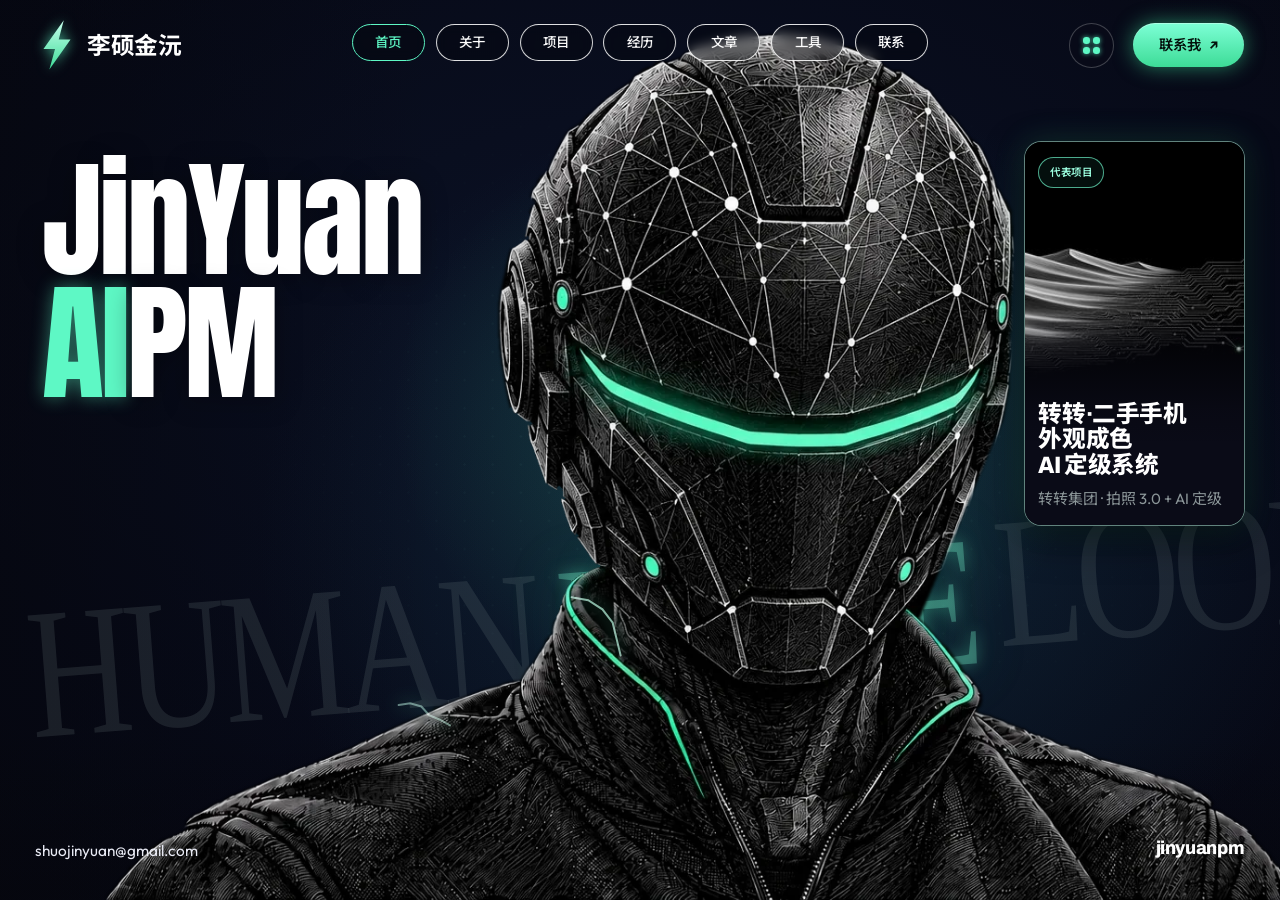
==== commit 88161375: "Homepage hero nav + menu: add 工具" ====
--- a/index.html
+++ b/index.html
@@ -47,7 +47,7 @@
  <canvas id="rv-sparks" aria-hidden="true"></canvas>
  <div class="rv-header rise">
   <a class="rv-logo" href="index.html" aria-label="李硕金沅 首页"><svg viewBox="0 0 26 40" aria-hidden="true" focusable="false"><defs><linearGradient id="rv-bolt" x1="0" y1="0" x2="0" y2="1"><stop offset="0" stop-color="#c6ffec"/><stop offset="1" stop-color="#3ddc97"/></linearGradient></defs><path d="M18.5 0 2 23.2h9.4L6.8 40 24 15.6h-9.6L18.5 0Z" fill="url(#rv-bolt)"/></svg><span>李硕金沅</span></a>
-  <nav class="rv-nav" aria-label="首屏导航"><a href="index.html" aria-current="page">首页</a><a href="about.html">关于</a><a href="projects.html">项目</a><a href="experience.html">经历</a><a href="articles.html">文章</a><a href="contact.html">联系</a></nav>
+  <nav class="rv-nav" aria-label="首屏导航"><a href="index.html" aria-current="page">首页</a><a href="about.html">关于</a><a href="projects.html">项目</a><a href="experience.html">经历</a><a href="articles.html">文章</a><a href="tools.html">工具</a><a href="contact.html">联系</a></nav>
   <div class="rv-actions">
    <button class="rv-menu-btn" type="button" aria-label="打开菜单" aria-controls="rv-menu" aria-expanded="false"><i aria-hidden="true"><b></b><b></b><b></b><b></b></i></button>
    <a class="rv-cta" href="contact.html"><span>联系我</span><span class="lbl-long" aria-hidden="true">↗</span></a>
@@ -69,7 +69,7 @@
 </main>
 <div class="rv-menu" id="rv-menu" aria-hidden="true" role="dialog" aria-label="菜单">
  <button class="rv-menu-close" type="button" aria-label="关闭菜单">✕</button>
- <a href="index.html" aria-current="page">首页</a><a href="about.html">关于</a><a href="projects.html">项目</a><a href="experience.html">经历</a><a href="articles.html">文章</a><a href="contact.html">联系</a>
+ <a href="index.html" aria-current="page">首页</a><a href="about.html">关于</a><a href="projects.html">项目</a><a href="experience.html">经历</a><a href="articles.html">文章</a><a href="tools.html">工具</a><a href="contact.html">联系</a>
 </div>
 <script src="js/main.js?v=8" defer></script>
 <script src="js/router.js?v=2" defer></script>
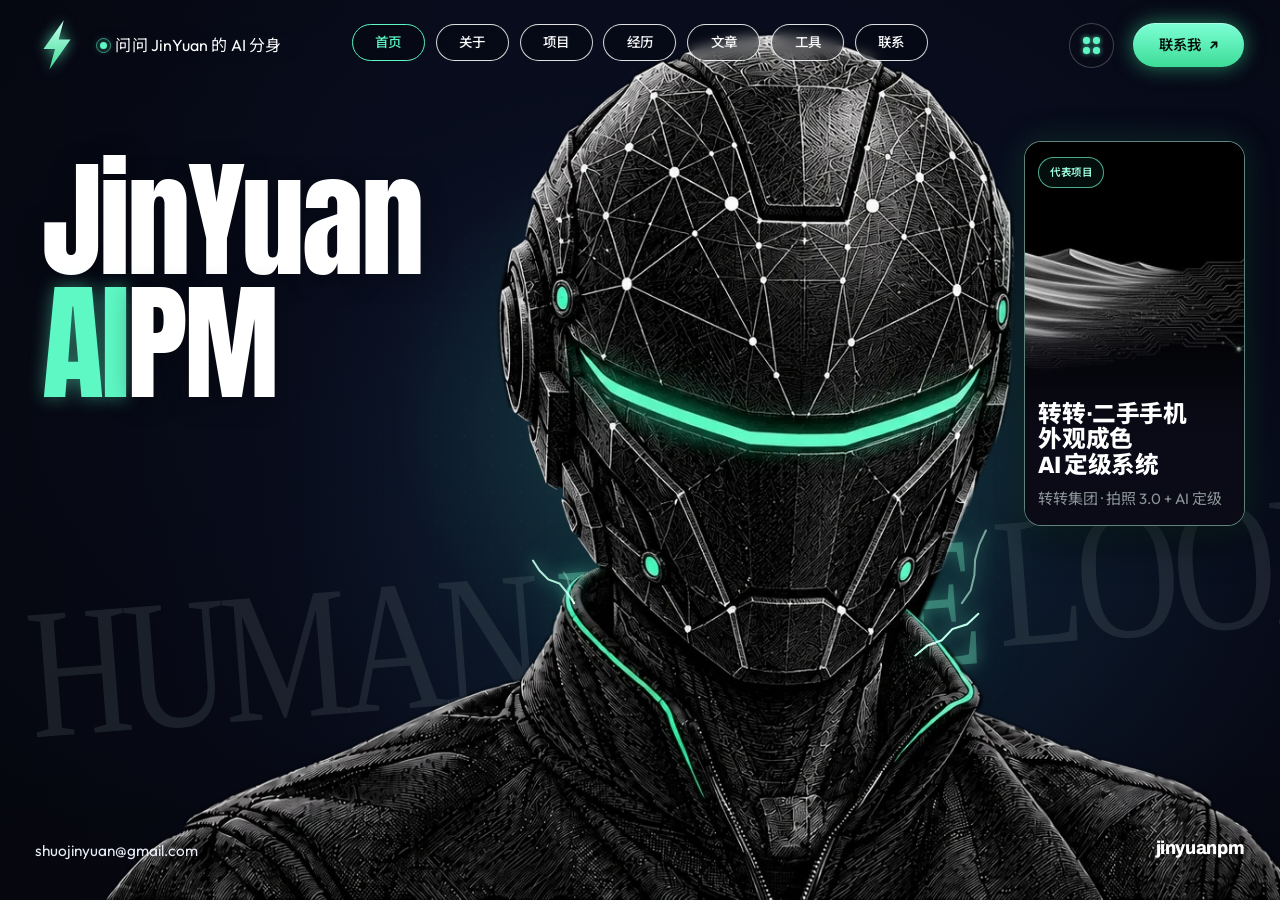
==== commit f467224e: "AI 分身 chat: header/hero trigger pill, chat panel (js/chat.js), api/chat.js DeepSeek SSE proxy with s" ====
--- a/index.html
+++ b/index.html
@@ -16,12 +16,12 @@
 <meta property="og:image" content="assets/og.jpg?v=3">
 <meta name="twitter:card" content="summary_large_image">
 <link rel="icon" href="data:image/svg+xml,%3Csvg xmlns='http://www.w3.org/2000/svg' viewBox='0 0 28 28'%3E%3Crect width='28' height='28' fill='%23000'/%3E%3Crect x='3' y='3' width='10' height='10' fill='%23fff'/%3E%3Cpath d='M15 13V3a10 10 0 0 1 10 10z' fill='none' stroke='%23fff' stroke-width='1.6'/%3E%3Crect x='3.8' y='15.8' width='8.4' height='8.4' fill='none' stroke='%23fff' stroke-width='1.6'/%3E%3Cpath d='M15 25V15h10z' fill='%237fa38f'/%3E%3C/svg%3E">
-<link rel="stylesheet" href="css/style.css?v=18">
+<link rel="stylesheet" href="css/style.css?v=19">
 <script>document.documentElement.classList.add('js')</script>
 <link rel="preconnect" href="https://fonts.googleapis.com">
 <link rel="preconnect" href="https://fonts.gstatic.com" crossorigin>
 <link rel="stylesheet" href="https://fonts.googleapis.com/css2?family=Anton&family=Archivo:wdth,wght@62..125,500..900&family=Outfit:wght@400;500;600;700&family=Permanent+Marker&family=Noto+Sans+SC:wght@500;700;900&display=swap">
-<link rel="stylesheet" href="css/reveal.css?v=12">
+<link rel="stylesheet" href="css/reveal.css?v=13">
 <link rel="preload" as="image" type="image/webp" href="assets/hero/front.webp?v=8">
 <link rel="preload" as="image" type="image/webp" href="assets/hero/back.webp?v=8">
 <script type="application/ld+json">{"@context": "https://schema.org", "@type": "Person", "name": "李硕金沅", "alternateName": "JINYUAN", "jobTitle": "AI 产品经理", "description": "李硕金沅（JINYUAN）｜AI 产品经理。专注于人工智能产品、用户体验与商业化创新，关注 AI 产品设计、智能体、生成式 AI、用户需求与技术落地。", "inLanguage": "zh-Hans", "knowsAbout": ["AI 产品管理", "生成式 AI", "AI Agent", "用户体验"], "sameAs": ["https://github.com/Uashodauw"]}</script>
@@ -30,7 +30,7 @@
 <a class="skip" href="#main">跳到主要内容</a>
 <header class="site-header">
  <div class="wrap"><div class="nav-inner">
-  <a class="logo" href="index.html" aria-label="JINYUAN 首页"><svg viewBox="0 0 28 28" fill="none" aria-hidden="true" focusable="false"><rect x="2" y="2" width="11" height="11" fill="currentColor"/><path d="M15 13V2a11 11 0 0 1 11 11z" stroke="currentColor" stroke-width="1.6"/><rect x="2.8" y="15.8" width="9.4" height="9.4" stroke="currentColor" stroke-width="1.6"/><path d="M15 26V15h11z" fill="currentColor"/></svg><span class="wm">JINYUAN</span></a>
+  <div class="hdr-brand"><a class="logo" href="index.html" aria-label="JINYUAN 首页"><svg viewBox="0 0 28 28" fill="none" aria-hidden="true" focusable="false"><rect x="2" y="2" width="11" height="11" fill="currentColor"/><path d="M15 13V2a11 11 0 0 1 11 11z" stroke="currentColor" stroke-width="1.6"/><rect x="2.8" y="15.8" width="9.4" height="9.4" stroke="currentColor" stroke-width="1.6"/><path d="M15 26V15h11z" fill="currentColor"/></svg><span class="wm">JINYUAN</span></a><button class="chat-pill" type="button" data-chat-open aria-haspopup="dialog" aria-expanded="false"><i class="chat-pulse" aria-hidden="true"></i><span class="cp-long">问问 JinYuan 的 AI 分身</span><span class="cp-short" aria-hidden="true">AI 分身</span></button></div>
   <nav aria-label="主导航"><ul class="nav-links" id="nav-links"><li><a href="index.html" aria-current="page">首页</a></li><li><a href="about.html">关于</a></li><li><a href="projects.html">项目</a></li><li><a href="experience.html">经历</a></li><li><a href="articles.html">文章</a></li><li><a href="tools.html">工具</a></li><li><a href="contact.html">联系</a></li></ul></nav>
   <button class="nav-toggle" type="button" aria-expanded="false" aria-controls="nav-links" aria-label="打开菜单"><span></span></button>
  </div></div>
@@ -46,7 +46,7 @@
  <canvas id="rv-front" role="img" aria-label="戴着头盔的李硕金沅；划动即可揭开头盔下的真人照片"></canvas>
  <canvas id="rv-sparks" aria-hidden="true"></canvas>
  <div class="rv-header rise">
-  <a class="rv-logo" href="index.html" aria-label="李硕金沅 首页"><svg viewBox="0 0 26 40" aria-hidden="true" focusable="false"><defs><linearGradient id="rv-bolt" x1="0" y1="0" x2="0" y2="1"><stop offset="0" stop-color="#c6ffec"/><stop offset="1" stop-color="#3ddc97"/></linearGradient></defs><path d="M18.5 0 2 23.2h9.4L6.8 40 24 15.6h-9.6L18.5 0Z" fill="url(#rv-bolt)"/></svg><span>李硕金沅</span></a>
+  <div class="rv-brand"><a class="rv-logo" href="index.html" aria-label="李硕金沅 首页"><svg viewBox="0 0 26 40" aria-hidden="true" focusable="false"><defs><linearGradient id="rv-bolt" x1="0" y1="0" x2="0" y2="1"><stop offset="0" stop-color="#c6ffec"/><stop offset="1" stop-color="#3ddc97"/></linearGradient></defs><path d="M18.5 0 2 23.2h9.4L6.8 40 24 15.6h-9.6L18.5 0Z" fill="url(#rv-bolt)"/></svg></a><button class="chat-pill rv-chat-pill" type="button" data-chat-open aria-haspopup="dialog" aria-expanded="false"><i class="chat-pulse" aria-hidden="true"></i><span class="cp-long">问问 JinYuan 的 AI 分身</span><span class="cp-short" aria-hidden="true">AI 分身</span></button></div>
   <nav class="rv-nav" aria-label="首屏导航"><a href="index.html" aria-current="page">首页</a><a href="about.html">关于</a><a href="projects.html">项目</a><a href="experience.html">经历</a><a href="articles.html">文章</a><a href="tools.html">工具</a><a href="contact.html">联系</a></nav>
   <div class="rv-actions">
    <button class="rv-menu-btn" type="button" aria-label="打开菜单" aria-controls="rv-menu" aria-expanded="false"><i aria-hidden="true"><b></b><b></b><b></b><b></b></i></button>
@@ -72,6 +72,7 @@
  <a href="index.html" aria-current="page">首页</a><a href="about.html">关于</a><a href="projects.html">项目</a><a href="experience.html">经历</a><a href="articles.html">文章</a><a href="tools.html">工具</a><a href="contact.html">联系</a>
 </div>
 <script src="js/main.js?v=8" defer></script>
+<script src="js/chat.js?v=2" defer></script>
 <script src="js/router.js?v=2" defer></script>
 <script src="js/cursor.js?v=1" defer></script>
 <script src="js/reveal-hero.js?v=10" defer></script>
--- a/css/style.css
+++ b/css/style.css
@@ -768,3 +768,61 @@
 
 /* about: image removed, text spans full width */
 #about .about-text{grid-column:1/-1;max-width:820px}
+/* ===== AI 分身 chat: trigger pill (header + homepage hero) and panel ===== */
+.sr-only{position:absolute;width:1px;height:1px;margin:-1px;padding:0;overflow:hidden;clip:rect(0 0 0 0);white-space:nowrap;border:0}
+.hdr-brand,.rv-brand{display:flex;align-items:center;gap:12px;min-width:0}
+.chat-pill{display:inline-flex;align-items:center;gap:8px;height:30px;padding:0 13px 0 11px;border:1px solid var(--card-line,rgba(170,230,210,.22));border-radius:999px;
+  background:rgba(10,12,24,.55);color:var(--fg,#f1f1ee);font:500 12.5px/1 var(--sans);letter-spacing:.01em;white-space:nowrap;cursor:pointer;
+  -webkit-backdrop-filter:blur(6px);backdrop-filter:blur(6px);transition:border-color .25s,background .25s,color .25s}
+.chat-pill:hover,.chat-pill:focus-visible,.chat-pill[aria-expanded="true"]{border-color:rgba(94,248,197,.65);color:#fff;background:rgba(94,248,197,.08)}
+.chat-pill:focus-visible{outline:2px solid #5ef8c5;outline-offset:2px}
+.chat-pulse{position:relative;width:7px;height:7px;border-radius:50%;background:#5ef8c5;box-shadow:0 0 8px rgba(94,248,197,.8);flex:none}
+.chat-pulse::after{content:"";position:absolute;inset:-4px;border-radius:50%;border:1px solid rgba(94,248,197,.55);animation:chat-ping 2.4s ease-out infinite}
+@keyframes chat-ping{0%{transform:scale(.5);opacity:.9}80%,100%{transform:scale(1.6);opacity:0}}
+.cp-short{display:none}
+.rv-chat-pill{height:calc(var(--s,1vw)*2.85);min-height:30px;font-family:var(--rv-body,var(--sans));font-size:max(12.5px,calc(var(--s,1vw)*1.05));padding:0 calc(var(--s,1vw)*1.3) 0 calc(var(--s,1vw)*1.05);border-color:rgba(255,255,255,.55);background:rgba(5,6,13,.35)}
+.rv-brand{gap:calc(var(--s,1vw)*1.1)}
+@media (max-width:900px){.hdr-brand{gap:10px}.hdr-brand .chat-pill .cp-long{display:none}.hdr-brand .chat-pill .cp-short{display:inline}}
+@media (max-width:820px){.rv-chat-pill{height:36px;font-size:13px;padding:0 12px 0 10px}.rv-chat-pill .cp-long{display:none}.rv-chat-pill .cp-short{display:inline}}
+@media (max-width:420px){.hdr-brand .logo .wm{display:none}}
+
+.chat-panel{position:fixed;z-index:450;left:clamp(12px,1.8vw,28px);top:76px;width:min(392px,calc(100vw - 24px));height:min(580px,calc(100vh - 100px));
+  display:flex;flex-direction:column;border:1px solid var(--card-line,rgba(170,230,210,.22));border-radius:18px;overflow:hidden;
+  background:rgba(8,10,22,.9);-webkit-backdrop-filter:blur(18px) saturate(1.2);backdrop-filter:blur(18px) saturate(1.2);
+  box-shadow:0 18px 50px rgba(0,0,0,.55),0 0 28px rgba(61,220,151,.12);color:var(--fg,#f1f1ee);font-family:var(--sans);
+  opacity:0;transform:translateY(-8px) scale(.98);transform-origin:0 0;transition:opacity .22s ease,transform .22s cubic-bezier(.2,.8,.2,1)}
+.chat-panel.open{opacity:1;transform:none}
+.chat-head{display:flex;align-items:center;gap:10px;padding:14px 14px 12px 16px;border-bottom:1px solid var(--line,rgba(255,255,255,.12))}
+.chat-dot{width:8px;height:8px;border-radius:50%;background:#5ef8c5;box-shadow:0 0 10px rgba(94,248,197,.8);flex:none}
+.chat-ttl{display:flex;flex-direction:column;gap:2px;min-width:0;flex:1}
+.chat-ttl b{font-size:14.5px;font-weight:600;letter-spacing:.01em}
+.chat-ttl span{font-size:11.5px;color:var(--dim,#8f8f8b)}
+.chat-x{width:32px;height:32px;border-radius:50%;border:1px solid var(--line,rgba(255,255,255,.18));background:none;color:var(--muted,#b4b4b0);font-size:18px;line-height:1;cursor:pointer;transition:color .2s,border-color .2s}
+.chat-x:hover,.chat-x:focus-visible{color:#fff;border-color:rgba(94,248,197,.6)}
+.chat-log{flex:1;overflow-y:auto;padding:14px 14px 6px;display:flex;flex-direction:column;gap:10px;overscroll-behavior:contain;scrollbar-width:thin}
+.chat-msg{max-width:88%;padding:9px 12px;border-radius:14px;font-size:14px;line-height:1.65;white-space:pre-wrap;word-break:break-word}
+.chat-msg.bot{align-self:flex-start;background:rgba(255,255,255,.05);border:1px solid rgba(255,255,255,.08);border-top-left-radius:4px;color:#e6e8ee}
+.chat-msg.me{align-self:flex-end;background:rgba(94,248,197,.14);border:1px solid rgba(94,248,197,.32);border-top-right-radius:4px;color:#f2fffa}
+.chat-msg.err{color:#ffc4b8;border-color:rgba(255,157,138,.35);background:rgba(255,157,138,.06)}
+.chat-msg.typing{display:inline-flex;gap:5px;padding:13px 14px}
+.chat-msg.typing i{width:6px;height:6px;border-radius:50%;background:#5ef8c5;opacity:.35;animation:chat-dots 1.1s infinite ease-in-out}
+.chat-msg.typing i:nth-child(2){animation-delay:.15s}.chat-msg.typing i:nth-child(3){animation-delay:.3s}
+@keyframes chat-dots{0%,80%,100%{opacity:.25;transform:translateY(0)}40%{opacity:1;transform:translateY(-3px)}}
+.chat-note{align-self:center;font-size:11.5px;color:var(--dim,#8f8f8b)}
+.chat-sugg{display:flex;flex-wrap:wrap;gap:6px;padding:4px 14px 10px}
+.chat-sugg[hidden]{display:none}
+.chat-chip{border:1px solid var(--card-line,rgba(170,230,210,.22));background:rgba(94,248,197,.04);color:var(--muted,#b4b4b0);border-radius:999px;padding:6px 11px;font:500 12.5px/1.2 var(--sans);cursor:pointer;transition:color .2s,border-color .2s}
+.chat-chip:hover,.chat-chip:focus-visible{color:#fff;border-color:rgba(94,248,197,.6)}
+.chat-form{display:flex;align-items:flex-end;gap:8px;padding:10px 12px 12px;border-top:1px solid var(--line,rgba(255,255,255,.12))}
+.chat-form textarea{flex:1;resize:none;min-height:40px;max-height:120px;padding:10px 12px;border-radius:12px;border:1px solid rgba(255,255,255,.14);background:rgba(255,255,255,.04);color:#fff;font:14px/1.45 var(--sans);outline:none;transition:border-color .2s}
+.chat-form textarea:focus{border-color:rgba(94,248,197,.6)}
+.chat-form textarea::placeholder{color:var(--dim,#8f8f8b)}
+.chat-send{width:40px;height:40px;flex:none;border-radius:50%;border:0;display:grid;place-items:center;color:#04110c;background:linear-gradient(180deg,#7dffd6,#3ddc97);box-shadow:0 0 14px rgba(61,220,151,.4);cursor:pointer;transition:opacity .2s,transform .2s}
+.chat-send svg{width:18px;height:18px}
+.chat-send:disabled{opacity:.45;cursor:default}
+.chat-send:not(:disabled):hover{transform:translateX(2px)}
+@media (max-width:640px){
+  .chat-panel{left:0;right:0;top:auto;bottom:0;width:auto;height:min(78vh,620px);height:min(78dvh,620px);border-radius:18px 18px 0 0;border-bottom:0;transform:translateY(24px);transform-origin:50% 100%;padding-bottom:env(safe-area-inset-bottom)}
+  .chat-panel.open{transform:none}
+}
+@media (prefers-reduced-motion:reduce){.chat-panel{transition:opacity .15s}.chat-pulse::after{animation:none}}
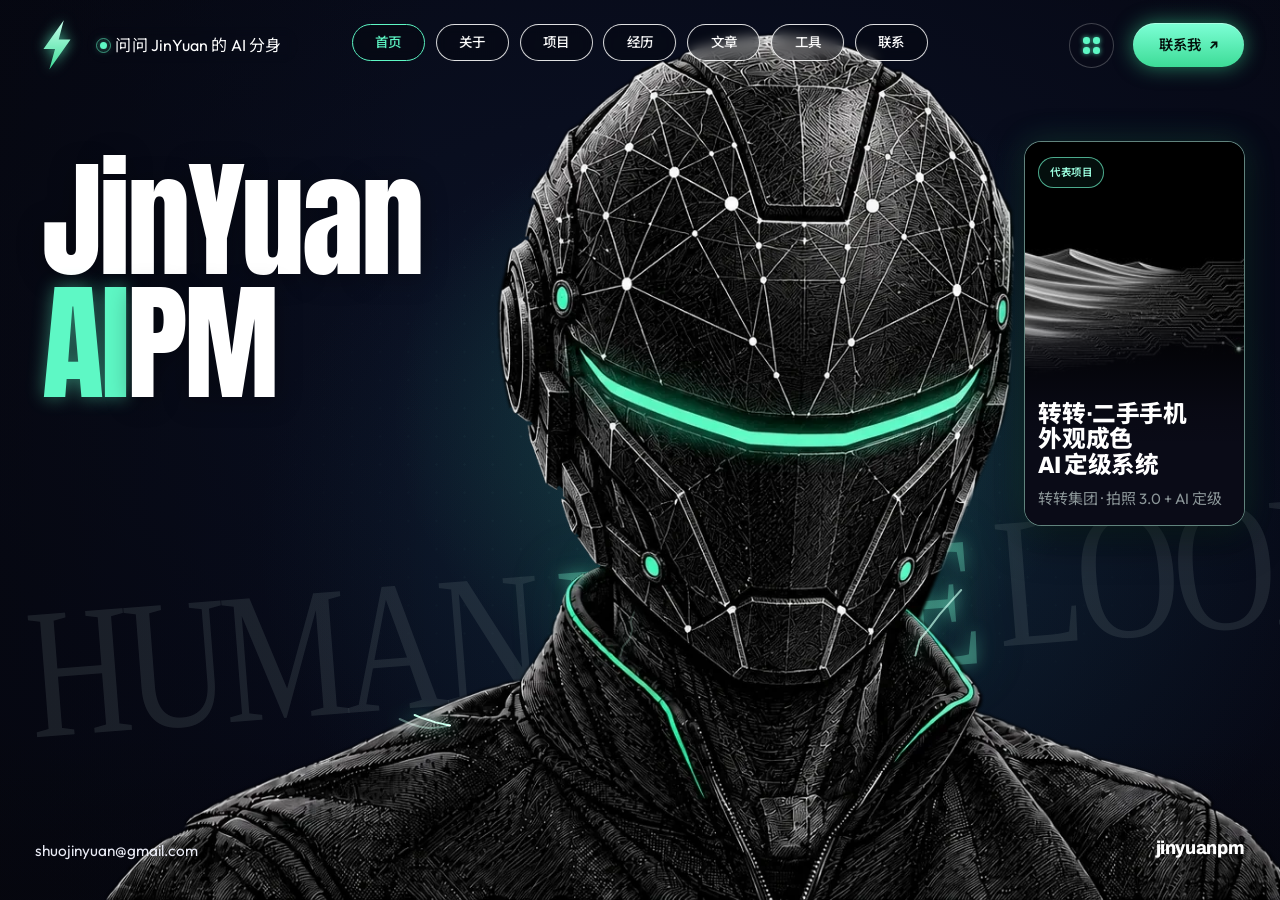
==== commit 4dd6d1d6: "Chat: no source-mention wording" ====
--- a/index.html
+++ b/index.html
@@ -72,7 +72,7 @@
  <a href="index.html" aria-current="page">首页</a><a href="about.html">关于</a><a href="projects.html">项目</a><a href="experience.html">经历</a><a href="articles.html">文章</a><a href="tools.html">工具</a><a href="contact.html">联系</a>
 </div>
 <script src="js/main.js?v=8" defer></script>
-<script src="js/chat.js?v=2" defer></script>
+<script src="js/chat.js?v=3" defer></script>
 <script src="js/router.js?v=2" defer></script>
 <script src="js/cursor.js?v=1" defer></script>
 <script src="js/reveal-hero.js?v=10" defer></script>
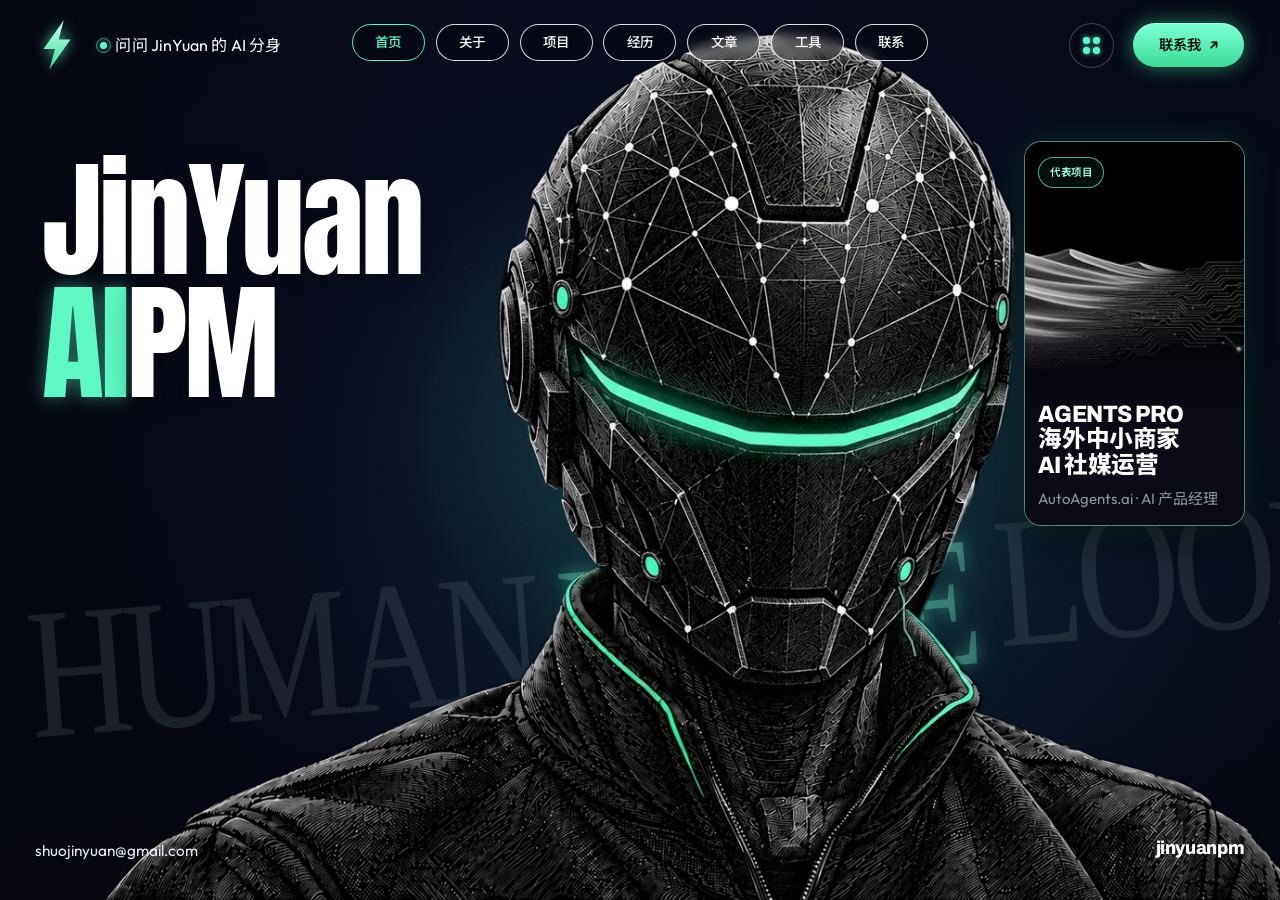
==== commit 3994afde: "Projects: replace 转转/腾讯 with Agents Pro (P01, homepage card) and Pixeling 千象 (P02) from resume; remo" ====
--- a/index.html
+++ b/index.html
@@ -21,7 +21,7 @@
 <link rel="preconnect" href="https://fonts.googleapis.com">
 <link rel="preconnect" href="https://fonts.gstatic.com" crossorigin>
 <link rel="stylesheet" href="https://fonts.googleapis.com/css2?family=Anton&family=Archivo:wdth,wght@62..125,500..900&family=Outfit:wght@400;500;600;700&family=Permanent+Marker&family=Noto+Sans+SC:wght@500;700;900&display=swap">
-<link rel="stylesheet" href="css/reveal.css?v=13">
+<link rel="stylesheet" href="css/reveal.css?v=14">
 <link rel="preload" as="image" type="image/webp" href="assets/hero/front.webp?v=8">
 <link rel="preload" as="image" type="image/webp" href="assets/hero/back.webp?v=8">
 <script type="application/ld+json">{"@context": "https://schema.org", "@type": "Person", "name": "李硕金沅", "alternateName": "JINYUAN", "jobTitle": "AI 产品经理", "description": "李硕金沅（JINYUAN）｜AI 产品经理。专注于人工智能产品、用户体验与商业化创新，关注 AI 产品设计、智能体、生成式 AI、用户需求与技术落地。", "inLanguage": "zh-Hans", "knowsAbout": ["AI 产品管理", "生成式 AI", "AI Agent", "用户体验"], "sameAs": ["https://github.com/Uashodauw"]}</script>
@@ -56,10 +56,10 @@
  <div class="rv-copy">
   <h1 class="rv-h1 rise" id="hero-title" aria-label="JinYuan AIPM — 李硕金沅 · AI 产品经理"><span class="l1" aria-hidden="true">JinYuan</span><span class="l2" aria-hidden="true"><b>AI</b>PM</span></h1>
  </div>
- <a class="rv-card rise" href="project-ai-grading.html">
+ <a class="rv-card rise" href="project-agents-pro.html">
   <img src="assets/cover-dunes-wide.jpg" srcset="assets/cover-dunes-wide-sm.jpg 480w, assets/cover-dunes-wide.jpg 960w" sizes="(max-width:820px) 36vw, 18vw" alt="" width="960" height="540" decoding="async">
   <span class="rv-badge">代表项目</span>
-  <div class="rv-card-body"><h3 class="h-zz"><span class="nb">转转·二手手机</span><span class="nb">外观成色</span> <span class="nb">AI 定级系统</span></h3><p>转转集团 · 拍照 3.0 + AI 定级</p></div>
+  <div class="rv-card-body"><h3 class="h-zz"><span class="nb">Agents Pro</span> <span class="nb">海外中小商家</span> <span class="nb">AI 社媒运营</span></h3><p>AutoAgents.ai · AI 产品经理</p></div>
  </a>
  <p class="rv-foot-l rise">shuojinyuan@gmail.com</p>
  <p class="rv-foot-r rise">jinyuanpm</p>
--- a/css/reveal.css
+++ b/css/reveal.css
@@ -121,7 +121,7 @@
 }
 .rv-nav a[aria-current]{border-color:var(--rv-mint);color:var(--rv-mint)}
 .rv-menu a[aria-current]{color:var(--rv-mint);opacity:1}
-/* hero card: longer '转转·' title gets a little more room on phones */
+/* hero card: longer title gets a little more room on phones */
 @media (max-width:820px){.rv-card{height:118px}.rv-card-body h3.h-zz{font-size:clamp(15px,4.1vw,18px);line-height:1.12}}
 /* old small tag: kept only as an invisible layout anchor (js/reveal-hero.js positions the bust from it on portrait screens) */
 .rv-tag{visibility:hidden}
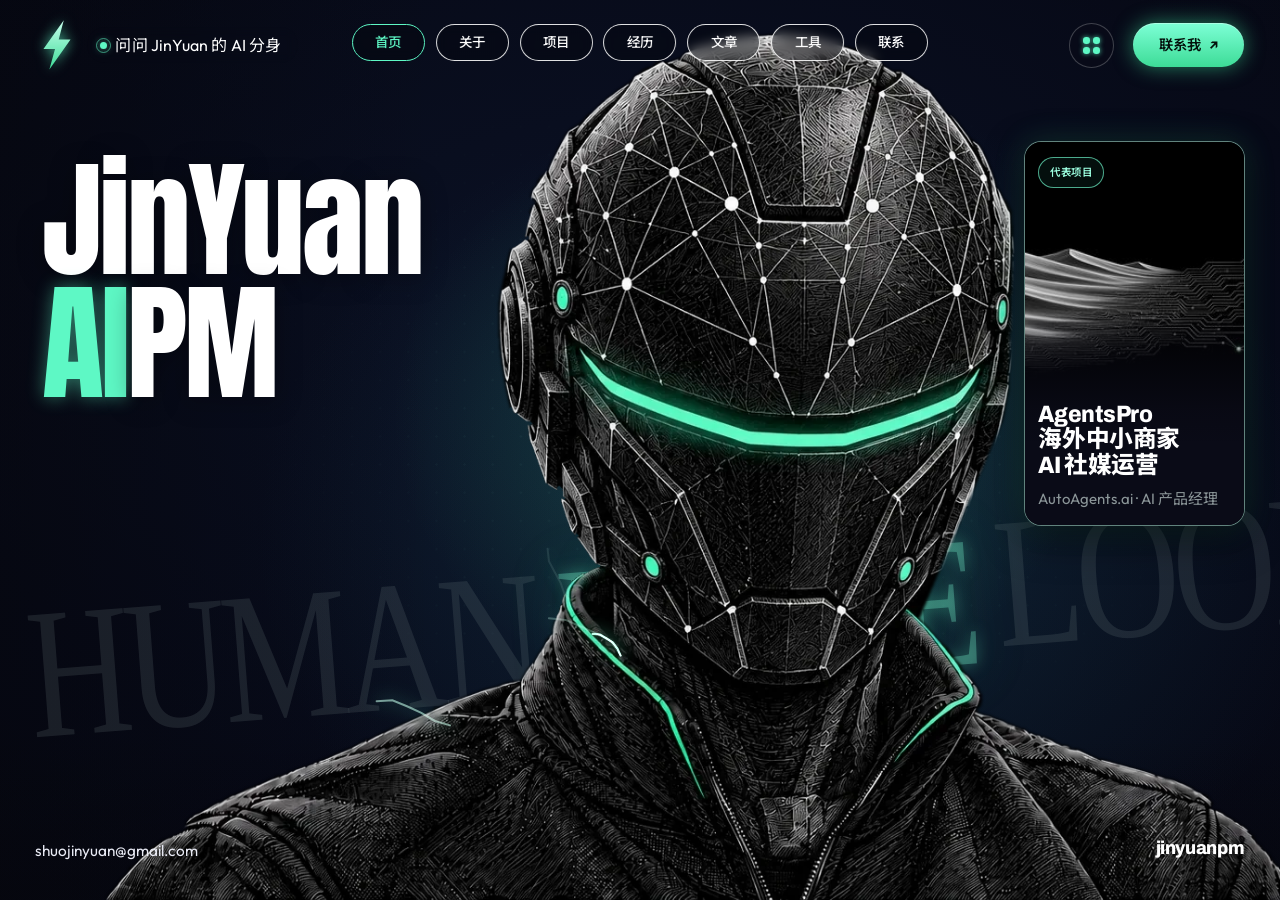
==== commit 00de3806: "AgentsPro: name casing, no uppercase in titles" ====
--- a/index.html
+++ b/index.html
@@ -59,7 +59,7 @@
  <a class="rv-card rise" href="project-agents-pro.html">
   <img src="assets/cover-dunes-wide.jpg" srcset="assets/cover-dunes-wide-sm.jpg 480w, assets/cover-dunes-wide.jpg 960w" sizes="(max-width:820px) 36vw, 18vw" alt="" width="960" height="540" decoding="async">
   <span class="rv-badge">代表项目</span>
-  <div class="rv-card-body"><h3 class="h-zz"><span class="nb">Agents Pro</span> <span class="nb">海外中小商家</span> <span class="nb">AI 社媒运营</span></h3><p>AutoAgents.ai · AI 产品经理</p></div>
+  <div class="rv-card-body"><h3 class="h-zz"><span class="nb" style="text-transform:none">AgentsPro</span> <span class="nb">海外中小商家</span> <span class="nb">AI 社媒运营</span></h3><p>AutoAgents.ai · AI 产品经理</p></div>
  </a>
  <p class="rv-foot-l rise">shuojinyuan@gmail.com</p>
  <p class="rv-foot-r rise">jinyuanpm</p>
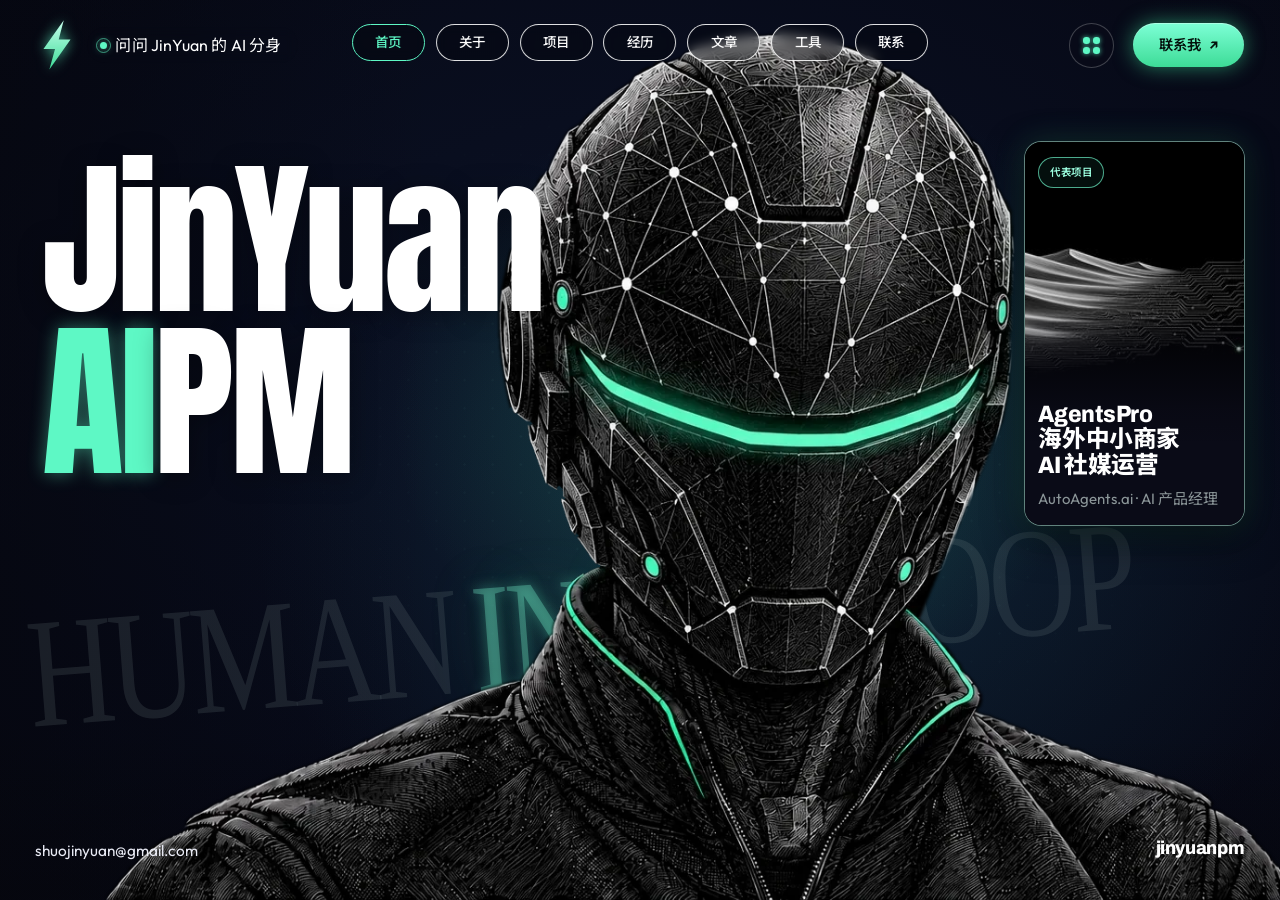
==== commit ba687bcb: "Hero: bigger JinYuan AIPM; HITL tag fits viewport" ====
--- a/index.html
+++ b/index.html
@@ -21,7 +21,7 @@
 <link rel="preconnect" href="https://fonts.googleapis.com">
 <link rel="preconnect" href="https://fonts.gstatic.com" crossorigin>
 <link rel="stylesheet" href="https://fonts.googleapis.com/css2?family=Anton&family=Archivo:wdth,wght@62..125,500..900&family=Outfit:wght@400;500;600;700&family=Permanent+Marker&family=Noto+Sans+SC:wght@500;700;900&display=swap">
-<link rel="stylesheet" href="css/reveal.css?v=14">
+<link rel="stylesheet" href="css/reveal.css?v=15">
 <link rel="preload" as="image" type="image/webp" href="assets/hero/front.webp?v=8">
 <link rel="preload" as="image" type="image/webp" href="assets/hero/back.webp?v=8">
 <script type="application/ld+json">{"@context": "https://schema.org", "@type": "Person", "name": "李硕金沅", "alternateName": "JINYUAN", "jobTitle": "AI 产品经理", "description": "李硕金沅（JINYUAN）｜AI 产品经理。专注于人工智能产品、用户体验与商业化创新，关注 AI 产品设计、智能体、生成式 AI、用户需求与技术落地。", "inLanguage": "zh-Hans", "knowsAbout": ["AI 产品管理", "生成式 AI", "AI Agent", "用户体验"], "sameAs": ["https://github.com/Uashodauw"]}</script>
--- a/css/reveal.css
+++ b/css/reveal.css
@@ -48,7 +48,7 @@
 .rv-cta:hover{transform:translateY(-2px);box-shadow:0 0 calc(var(--s)*2.6) rgba(61,220,151,.85),inset 0 1px 0 rgba(255,255,255,.35)}
 /* copy */
 .rv-copy{position:absolute;left:calc(var(--s)*3.3);top:calc(var(--s)*12.4);z-index:6;pointer-events:none}
-.rv-copy h1{font-family:"Anton",var(--rv-display);font-weight:400;font-synthesis:none;font-size:calc(var(--s)*10);line-height:.96;letter-spacing:-.025em;text-transform:none;text-shadow:0 calc(var(--s)*.3) calc(var(--s)*2) rgba(0,0,0,.35);margin:0}
+.rv-copy h1{font-family:"Anton",var(--rv-display);font-weight:400;font-synthesis:none;font-size:calc(var(--s)*13.2);line-height:.96;letter-spacing:-.025em;text-transform:none;text-shadow:0 calc(var(--s)*.3) calc(var(--s)*2) rgba(0,0,0,.35);margin:0}
 .rv-copy h1 span{display:block}
 .rv-copy h1 .l2{color:#fff}
 .rv-copy h1 .l2 b{font-weight:400;color:var(--rv-mint);text-shadow:0 0 calc(var(--s)*1.4) rgba(94,248,197,.45)}
@@ -127,13 +127,13 @@
 .rv-tag{visibility:hidden}
 /* huge background wordmark: same marker letterforms + two-tone treatment as the old tag, toned down, behind the bust and all copy */
 .rv-bigtag{position:absolute;left:2.2%;top:75%;transform-origin:0 50%;z-index:3;pointer-events:none;user-select:none;-webkit-user-select:none;white-space:nowrap;
-  font-family:"Permanent Marker",cursive;font-size:min(11.2vw,21vh);line-height:1;letter-spacing:-.045em;word-spacing:-.05em;
+  font-family:"Permanent Marker",cursive;font-size:min(9.4vw,17.6vh);line-height:1;letter-spacing:-.045em;word-spacing:-.05em;
   color:rgba(128,150,150,.17);transform:translateY(-50%) rotate(-4.5deg) scaleY(1.3);opacity:0;transition:opacity 1.2s ease .45s}
 .rv-bigtag span{display:inline-block}
 .rv-bigtag .glow{color:rgba(125,255,214,.30);text-shadow:0 0 .1em rgba(94,248,197,.35),0 0 .4em rgba(61,220,151,.22)}
 .rv-bigtag .w-on{transform:translateY(-8%)}
 .rv-hero.ready .rv-bigtag{opacity:1}
 @media (max-width:820px){
-  .rv-bigtag{white-space:normal;left:0;width:100%;text-align:center;font-size:28vw;line-height:.86;top:57%;transform-origin:50% 50%;transform:translateY(-50%) rotate(-8deg) scaleY(1.15)}
+  .rv-bigtag{white-space:normal;left:0;width:100%;text-align:center;font-size:19vw;line-height:.86;top:57%;transform-origin:50% 50%;transform:translateY(-50%) rotate(-8deg) scaleY(1.15)}
   .rv-bigtag span{display:block}
 }
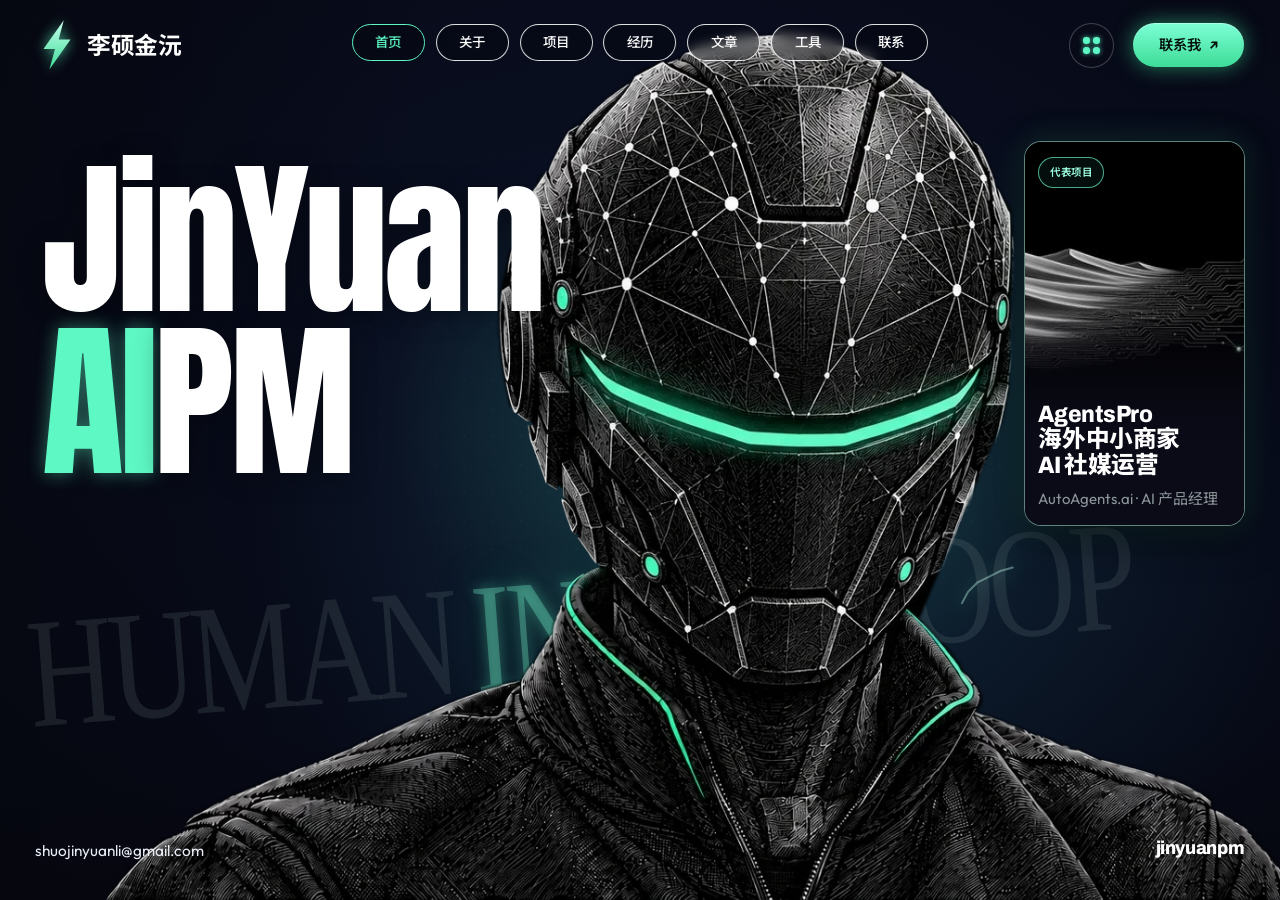
==== commit 478c88b7: "Remove AI 分身 chat (UI, CSS, js/chat.js, api/, knowledge builder); restore 李硕金沅 name in hero/header l" ====
--- a/index.html
+++ b/index.html
@@ -16,7 +16,7 @@
 <meta property="og:image" content="assets/og.jpg?v=3">
 <meta name="twitter:card" content="summary_large_image">
 <link rel="icon" href="data:image/svg+xml,%3Csvg xmlns='http://www.w3.org/2000/svg' viewBox='0 0 28 28'%3E%3Crect width='28' height='28' fill='%23000'/%3E%3Crect x='3' y='3' width='10' height='10' fill='%23fff'/%3E%3Cpath d='M15 13V3a10 10 0 0 1 10 10z' fill='none' stroke='%23fff' stroke-width='1.6'/%3E%3Crect x='3.8' y='15.8' width='8.4' height='8.4' fill='none' stroke='%23fff' stroke-width='1.6'/%3E%3Cpath d='M15 25V15h10z' fill='%237fa38f'/%3E%3C/svg%3E">
-<link rel="stylesheet" href="css/style.css?v=19">
+<link rel="stylesheet" href="css/style.css?v=20">
 <script>document.documentElement.classList.add('js')</script>
 <link rel="preconnect" href="https://fonts.googleapis.com">
 <link rel="preconnect" href="https://fonts.gstatic.com" crossorigin>
@@ -30,7 +30,7 @@
 <a class="skip" href="#main">跳到主要内容</a>
 <header class="site-header">
  <div class="wrap"><div class="nav-inner">
-  <div class="hdr-brand"><a class="logo" href="index.html" aria-label="JINYUAN 首页"><svg viewBox="0 0 28 28" fill="none" aria-hidden="true" focusable="false"><rect x="2" y="2" width="11" height="11" fill="currentColor"/><path d="M15 13V2a11 11 0 0 1 11 11z" stroke="currentColor" stroke-width="1.6"/><rect x="2.8" y="15.8" width="9.4" height="9.4" stroke="currentColor" stroke-width="1.6"/><path d="M15 26V15h11z" fill="currentColor"/></svg><span class="wm">JINYUAN</span></a><button class="chat-pill" type="button" data-chat-open aria-haspopup="dialog" aria-expanded="false"><i class="chat-pulse" aria-hidden="true"></i><span class="cp-long">问问 JinYuan 的 AI 分身</span><span class="cp-short" aria-hidden="true">AI 分身</span></button></div>
+  <a class="logo" href="index.html" aria-label="JINYUAN 首页"><svg viewBox="0 0 28 28" fill="none" aria-hidden="true" focusable="false"><rect x="2" y="2" width="11" height="11" fill="currentColor"/><path d="M15 13V2a11 11 0 0 1 11 11z" stroke="currentColor" stroke-width="1.6"/><rect x="2.8" y="15.8" width="9.4" height="9.4" stroke="currentColor" stroke-width="1.6"/><path d="M15 26V15h11z" fill="currentColor"/></svg><span class="wm">JINYUAN</span></a>
   <nav aria-label="主导航"><ul class="nav-links" id="nav-links"><li><a href="index.html" aria-current="page">首页</a></li><li><a href="about.html">关于</a></li><li><a href="projects.html">项目</a></li><li><a href="experience.html">经历</a></li><li><a href="articles.html">文章</a></li><li><a href="tools.html">工具</a></li><li><a href="contact.html">联系</a></li></ul></nav>
   <button class="nav-toggle" type="button" aria-expanded="false" aria-controls="nav-links" aria-label="打开菜单"><span></span></button>
  </div></div>
@@ -46,7 +46,7 @@
  <canvas id="rv-front" role="img" aria-label="戴着头盔的李硕金沅；划动即可揭开头盔下的真人照片"></canvas>
  <canvas id="rv-sparks" aria-hidden="true"></canvas>
  <div class="rv-header rise">
-  <div class="rv-brand"><a class="rv-logo" href="index.html" aria-label="李硕金沅 首页"><svg viewBox="0 0 26 40" aria-hidden="true" focusable="false"><defs><linearGradient id="rv-bolt" x1="0" y1="0" x2="0" y2="1"><stop offset="0" stop-color="#c6ffec"/><stop offset="1" stop-color="#3ddc97"/></linearGradient></defs><path d="M18.5 0 2 23.2h9.4L6.8 40 24 15.6h-9.6L18.5 0Z" fill="url(#rv-bolt)"/></svg></a><button class="chat-pill rv-chat-pill" type="button" data-chat-open aria-haspopup="dialog" aria-expanded="false"><i class="chat-pulse" aria-hidden="true"></i><span class="cp-long">问问 JinYuan 的 AI 分身</span><span class="cp-short" aria-hidden="true">AI 分身</span></button></div>
+  <a class="rv-logo" href="index.html" aria-label="李硕金沅 首页"><svg viewBox="0 0 26 40" aria-hidden="true" focusable="false"><defs><linearGradient id="rv-bolt" x1="0" y1="0" x2="0" y2="1"><stop offset="0" stop-color="#c6ffec"/><stop offset="1" stop-color="#3ddc97"/></linearGradient></defs><path d="M18.5 0 2 23.2h9.4L6.8 40 24 15.6h-9.6L18.5 0Z" fill="url(#rv-bolt)"/></svg><span>李硕金沅</span></a>
   <nav class="rv-nav" aria-label="首屏导航"><a href="index.html" aria-current="page">首页</a><a href="about.html">关于</a><a href="projects.html">项目</a><a href="experience.html">经历</a><a href="articles.html">文章</a><a href="tools.html">工具</a><a href="contact.html">联系</a></nav>
   <div class="rv-actions">
    <button class="rv-menu-btn" type="button" aria-label="打开菜单" aria-controls="rv-menu" aria-expanded="false"><i aria-hidden="true"><b></b><b></b><b></b><b></b></i></button>
@@ -61,7 +61,7 @@
   <span class="rv-badge">代表项目</span>
   <div class="rv-card-body"><h3 class="h-zz"><span class="nb" style="text-transform:none">AgentsPro</span> <span class="nb">海外中小商家</span> <span class="nb">AI 社媒运营</span></h3><p>AutoAgents.ai · AI 产品经理</p></div>
  </a>
- <p class="rv-foot-l rise">shuojinyuan@gmail.com</p>
+ <p class="rv-foot-l rise">shuojinyuanli@gmail.com</p>
  <p class="rv-foot-r rise">jinyuanpm</p>
  <div class="rv-loader" aria-hidden="true"><i></i></div>
 </section>
@@ -72,7 +72,6 @@
  <a href="index.html" aria-current="page">首页</a><a href="about.html">关于</a><a href="projects.html">项目</a><a href="experience.html">经历</a><a href="articles.html">文章</a><a href="tools.html">工具</a><a href="contact.html">联系</a>
 </div>
 <script src="js/main.js?v=8" defer></script>
-<script src="js/chat.js?v=3" defer></script>
 <script src="js/router.js?v=2" defer></script>
 <script src="js/cursor.js?v=1" defer></script>
 <script src="js/reveal-hero.js?v=10" defer></script>
--- a/css/style.css
+++ b/css/style.css
@@ -768,61 +768,3 @@
 
 /* about: image removed, text spans full width */
 #about .about-text{grid-column:1/-1;max-width:820px}
-/* ===== AI 分身 chat: trigger pill (header + homepage hero) and panel ===== */
-.sr-only{position:absolute;width:1px;height:1px;margin:-1px;padding:0;overflow:hidden;clip:rect(0 0 0 0);white-space:nowrap;border:0}
-.hdr-brand,.rv-brand{display:flex;align-items:center;gap:12px;min-width:0}
-.chat-pill{display:inline-flex;align-items:center;gap:8px;height:30px;padding:0 13px 0 11px;border:1px solid var(--card-line,rgba(170,230,210,.22));border-radius:999px;
-  background:rgba(10,12,24,.55);color:var(--fg,#f1f1ee);font:500 12.5px/1 var(--sans);letter-spacing:.01em;white-space:nowrap;cursor:pointer;
-  -webkit-backdrop-filter:blur(6px);backdrop-filter:blur(6px);transition:border-color .25s,background .25s,color .25s}
-.chat-pill:hover,.chat-pill:focus-visible,.chat-pill[aria-expanded="true"]{border-color:rgba(94,248,197,.65);color:#fff;background:rgba(94,248,197,.08)}
-.chat-pill:focus-visible{outline:2px solid #5ef8c5;outline-offset:2px}
-.chat-pulse{position:relative;width:7px;height:7px;border-radius:50%;background:#5ef8c5;box-shadow:0 0 8px rgba(94,248,197,.8);flex:none}
-.chat-pulse::after{content:"";position:absolute;inset:-4px;border-radius:50%;border:1px solid rgba(94,248,197,.55);animation:chat-ping 2.4s ease-out infinite}
-@keyframes chat-ping{0%{transform:scale(.5);opacity:.9}80%,100%{transform:scale(1.6);opacity:0}}
-.cp-short{display:none}
-.rv-chat-pill{height:calc(var(--s,1vw)*2.85);min-height:30px;font-family:var(--rv-body,var(--sans));font-size:max(12.5px,calc(var(--s,1vw)*1.05));padding:0 calc(var(--s,1vw)*1.3) 0 calc(var(--s,1vw)*1.05);border-color:rgba(255,255,255,.55);background:rgba(5,6,13,.35)}
-.rv-brand{gap:calc(var(--s,1vw)*1.1)}
-@media (max-width:900px){.hdr-brand{gap:10px}.hdr-brand .chat-pill .cp-long{display:none}.hdr-brand .chat-pill .cp-short{display:inline}}
-@media (max-width:820px){.rv-chat-pill{height:36px;font-size:13px;padding:0 12px 0 10px}.rv-chat-pill .cp-long{display:none}.rv-chat-pill .cp-short{display:inline}}
-@media (max-width:420px){.hdr-brand .logo .wm{display:none}}
-
-.chat-panel{position:fixed;z-index:450;left:clamp(12px,1.8vw,28px);top:76px;width:min(392px,calc(100vw - 24px));height:min(580px,calc(100vh - 100px));
-  display:flex;flex-direction:column;border:1px solid var(--card-line,rgba(170,230,210,.22));border-radius:18px;overflow:hidden;
-  background:rgba(8,10,22,.9);-webkit-backdrop-filter:blur(18px) saturate(1.2);backdrop-filter:blur(18px) saturate(1.2);
-  box-shadow:0 18px 50px rgba(0,0,0,.55),0 0 28px rgba(61,220,151,.12);color:var(--fg,#f1f1ee);font-family:var(--sans);
-  opacity:0;transform:translateY(-8px) scale(.98);transform-origin:0 0;transition:opacity .22s ease,transform .22s cubic-bezier(.2,.8,.2,1)}
-.chat-panel.open{opacity:1;transform:none}
-.chat-head{display:flex;align-items:center;gap:10px;padding:14px 14px 12px 16px;border-bottom:1px solid var(--line,rgba(255,255,255,.12))}
-.chat-dot{width:8px;height:8px;border-radius:50%;background:#5ef8c5;box-shadow:0 0 10px rgba(94,248,197,.8);flex:none}
-.chat-ttl{display:flex;flex-direction:column;gap:2px;min-width:0;flex:1}
-.chat-ttl b{font-size:14.5px;font-weight:600;letter-spacing:.01em}
-.chat-ttl span{font-size:11.5px;color:var(--dim,#8f8f8b)}
-.chat-x{width:32px;height:32px;border-radius:50%;border:1px solid var(--line,rgba(255,255,255,.18));background:none;color:var(--muted,#b4b4b0);font-size:18px;line-height:1;cursor:pointer;transition:color .2s,border-color .2s}
-.chat-x:hover,.chat-x:focus-visible{color:#fff;border-color:rgba(94,248,197,.6)}
-.chat-log{flex:1;overflow-y:auto;padding:14px 14px 6px;display:flex;flex-direction:column;gap:10px;overscroll-behavior:contain;scrollbar-width:thin}
-.chat-msg{max-width:88%;padding:9px 12px;border-radius:14px;font-size:14px;line-height:1.65;white-space:pre-wrap;word-break:break-word}
-.chat-msg.bot{align-self:flex-start;background:rgba(255,255,255,.05);border:1px solid rgba(255,255,255,.08);border-top-left-radius:4px;color:#e6e8ee}
-.chat-msg.me{align-self:flex-end;background:rgba(94,248,197,.14);border:1px solid rgba(94,248,197,.32);border-top-right-radius:4px;color:#f2fffa}
-.chat-msg.err{color:#ffc4b8;border-color:rgba(255,157,138,.35);background:rgba(255,157,138,.06)}
-.chat-msg.typing{display:inline-flex;gap:5px;padding:13px 14px}
-.chat-msg.typing i{width:6px;height:6px;border-radius:50%;background:#5ef8c5;opacity:.35;animation:chat-dots 1.1s infinite ease-in-out}
-.chat-msg.typing i:nth-child(2){animation-delay:.15s}.chat-msg.typing i:nth-child(3){animation-delay:.3s}
-@keyframes chat-dots{0%,80%,100%{opacity:.25;transform:translateY(0)}40%{opacity:1;transform:translateY(-3px)}}
-.chat-note{align-self:center;font-size:11.5px;color:var(--dim,#8f8f8b)}
-.chat-sugg{display:flex;flex-wrap:wrap;gap:6px;padding:4px 14px 10px}
-.chat-sugg[hidden]{display:none}
-.chat-chip{border:1px solid var(--card-line,rgba(170,230,210,.22));background:rgba(94,248,197,.04);color:var(--muted,#b4b4b0);border-radius:999px;padding:6px 11px;font:500 12.5px/1.2 var(--sans);cursor:pointer;transition:color .2s,border-color .2s}
-.chat-chip:hover,.chat-chip:focus-visible{color:#fff;border-color:rgba(94,248,197,.6)}
-.chat-form{display:flex;align-items:flex-end;gap:8px;padding:10px 12px 12px;border-top:1px solid var(--line,rgba(255,255,255,.12))}
-.chat-form textarea{flex:1;resize:none;min-height:40px;max-height:120px;padding:10px 12px;border-radius:12px;border:1px solid rgba(255,255,255,.14);background:rgba(255,255,255,.04);color:#fff;font:14px/1.45 var(--sans);outline:none;transition:border-color .2s}
-.chat-form textarea:focus{border-color:rgba(94,248,197,.6)}
-.chat-form textarea::placeholder{color:var(--dim,#8f8f8b)}
-.chat-send{width:40px;height:40px;flex:none;border-radius:50%;border:0;display:grid;place-items:center;color:#04110c;background:linear-gradient(180deg,#7dffd6,#3ddc97);box-shadow:0 0 14px rgba(61,220,151,.4);cursor:pointer;transition:opacity .2s,transform .2s}
-.chat-send svg{width:18px;height:18px}
-.chat-send:disabled{opacity:.45;cursor:default}
-.chat-send:not(:disabled):hover{transform:translateX(2px)}
-@media (max-width:640px){
-  .chat-panel{left:0;right:0;top:auto;bottom:0;width:auto;height:min(78vh,620px);height:min(78dvh,620px);border-radius:18px 18px 0 0;border-bottom:0;transform:translateY(24px);transform-origin:50% 100%;padding-bottom:env(safe-area-inset-bottom)}
-  .chat-panel.open{transform:none}
-}
-@media (prefers-reduced-motion:reduce){.chat-panel{transition:opacity .15s}.chat-pulse::after{animation:none}}
